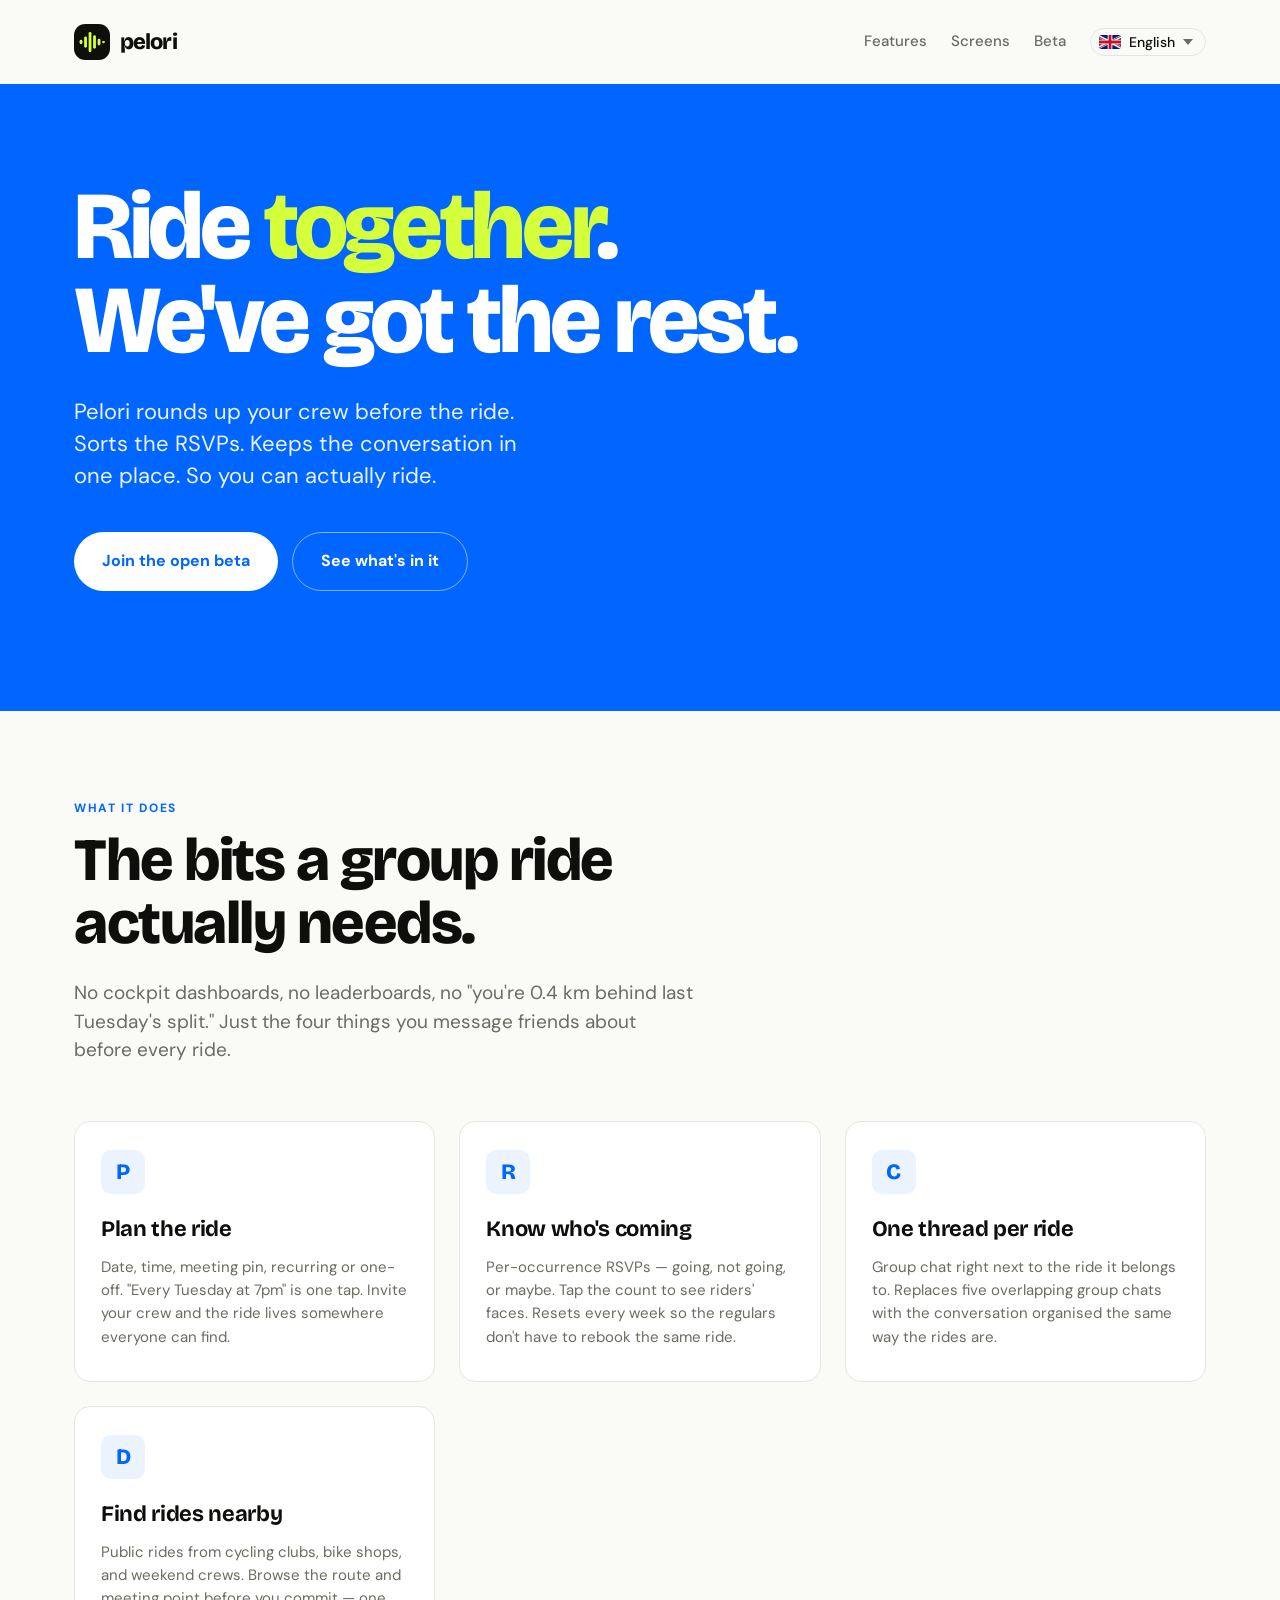
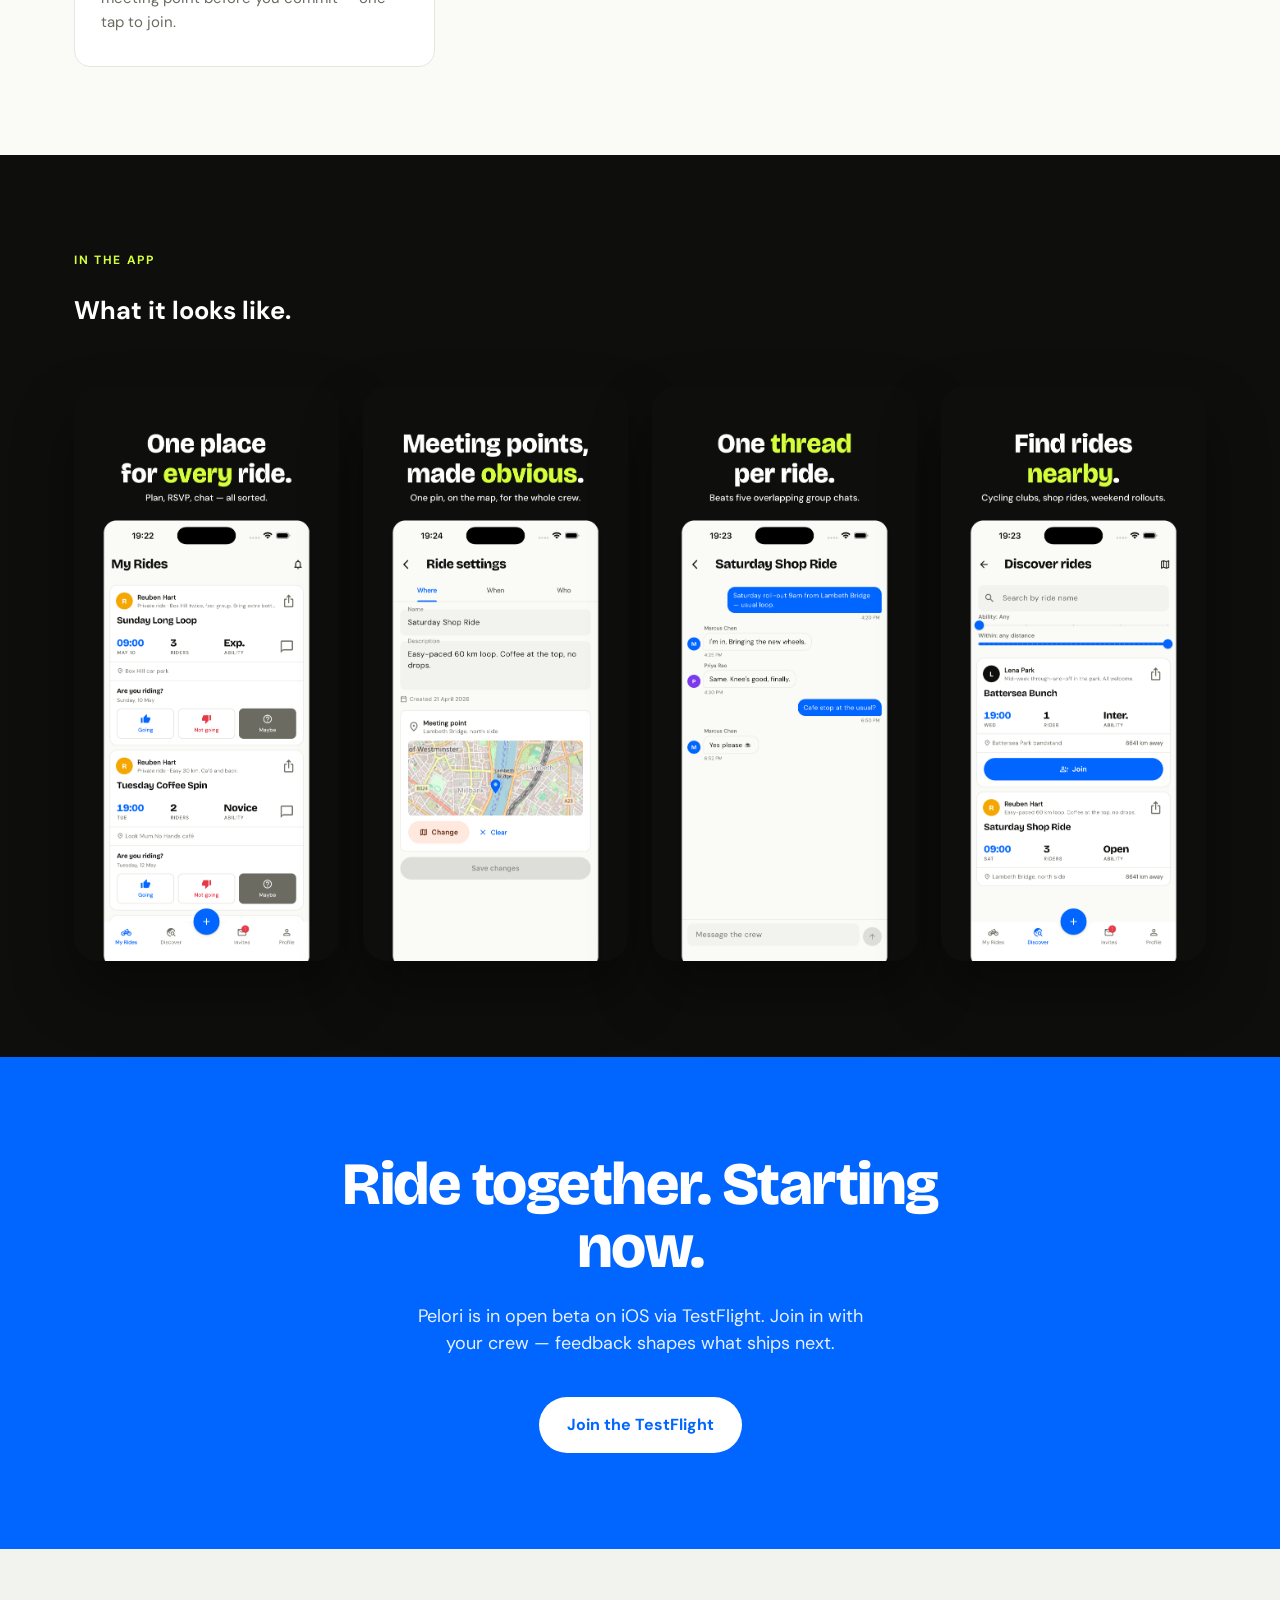
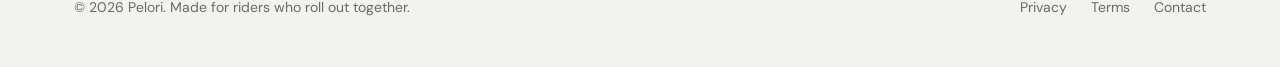
==== index.html @ 75f892a9 "Keep the language picker visible on mobile The picker was nested inside .nav-links, which the ≤540px" ====
<!DOCTYPE html>
<html lang="en">
<head>
  <meta charset="UTF-8">
  <meta name="viewport" content="width=device-width, initial-scale=1.0">
  <title>Pelori — Group cycling, planned together</title>
  <meta name="description" content="Pelori rounds up your crew before the ride: plan group rides, RSVP per week, chat with everyone in one place, and find new rides nearby.">
  <meta name="theme-color" content="#0066FF">

  <!-- Apple-specific -->
  <meta name="apple-mobile-web-app-title" content="Pelori">
  <link rel="apple-touch-icon" href="assets/apple-touch-icon.png">
  <meta name="apple-itunes-app" content="app-id=PLACEHOLDER">

  <!-- Open Graph / Twitter -->
  <meta property="og:title" content="Pelori — Group cycling, planned together">
  <meta property="og:description" content="Plan group rides, RSVP per week, chat with the crew, and find new rides nearby.">
  <meta property="og:url" content="https://pelori.fit">
  <meta property="og:type" content="website">
  <meta property="og:image" content="https://pelori.fit/assets/screenshots/en/02-my-rides.png">
  <meta name="twitter:card" content="summary_large_image">

  <link rel="icon" href="assets/apple-touch-icon.png" type="image/png">
  <link rel="stylesheet" href="styles.css">
</head>
<body>

  <header class="nav">
    <div class="container nav-row">
      <a href="/" class="lockup">
        <img src="assets/logos/logo-mark.svg" alt="">
        <span class="lockup-name">pelori</span>
      </a>
      <div class="nav-right">
        <nav class="nav-links">
          <a href="#features" data-i18n="nav.features">Features</a>
          <a href="#screenshots" data-i18n="nav.screens">Screens</a>
          <a href="#beta" data-i18n="nav.beta">Beta</a>
        </nav>
        <div class="lang-picker" id="lang-picker">
          <button type="button" id="lang-btn" class="lang-btn"
                  aria-haspopup="listbox" aria-expanded="false"
                  aria-label="Language">
            <span id="lang-flag" class="lang-flag" aria-hidden="true"></span>
            <span id="lang-name" class="lang-name"></span>
            <svg class="lang-chevron" aria-hidden="true" viewBox="0 0 10 6">
              <path fill="currentColor" d="M0 0l5 6 5-6z"/>
            </svg>
          </button>
          <ul id="lang-menu" class="lang-menu" role="listbox" hidden></ul>
        </div>
      </div>
    </div>
  </header>

  <section class="hero">
    <div class="container">
      <h1 data-i18n-html="hero.headline_html">Ride <span class="accent">together</span>.<br>We've got the rest.</h1>
      <p class="hero-sub" data-i18n="hero.sub">
        Pelori rounds up your crew before the ride. Sorts the RSVPs.
        Keeps the conversation in one place. So you can actually ride.
      </p>
      <div class="hero-ctas">
        <a class="btn btn-primary" href="#beta" data-i18n="hero.cta_primary">Join the open beta</a>
        <a class="btn btn-ghost" href="#features" data-i18n="hero.cta_secondary">See what's in it</a>
      </div>
    </div>
  </section>

  <section id="features" class="section">
    <div class="container">
      <p class="section-eyebrow" data-i18n="features.eyebrow">What it does</p>
      <h2 data-i18n="features.title">The bits a group ride actually needs.</h2>
      <p class="section-sub" data-i18n="features.sub">
        No cockpit dashboards, no leaderboards, no "you're 0.4 km behind
        last Tuesday's split." Just the four things you message friends
        about before every ride.
      </p>

      <div class="features">
        <article class="feature">
          <div class="feature-icon">P</div>
          <h3 data-i18n="features.plan.title">Plan the ride</h3>
          <p data-i18n="features.plan.body">
            Date, time, meeting pin, recurring or one-off. "Every Tuesday
            at 7pm" is one tap. Invite your crew and the ride lives
            somewhere everyone can find.
          </p>
        </article>

        <article class="feature">
          <div class="feature-icon">R</div>
          <h3 data-i18n="features.rsvp.title">Know who's coming</h3>
          <p data-i18n="features.rsvp.body">
            Per-occurrence RSVPs — going, not going, or maybe. Tap the
            count to see riders' faces. Resets every week so the
            regulars don't have to rebook the same ride.
          </p>
        </article>

        <article class="feature">
          <div class="feature-icon">C</div>
          <h3 data-i18n="features.chat.title">One thread per ride</h3>
          <p data-i18n="features.chat.body">
            Group chat right next to the ride it belongs to. Replaces
            five overlapping group chats with the conversation
            organised the same way the rides are.
          </p>
        </article>

        <article class="feature">
          <div class="feature-icon">D</div>
          <h3 data-i18n="features.discover.title">Find rides nearby</h3>
          <p data-i18n="features.discover.body">
            Public rides from cycling clubs, bike shops, and weekend
            crews. Browse the route and meeting point before you commit
            — one tap to join.
          </p>
        </article>
      </div>
    </div>
  </section>

  <section id="screenshots" class="shots">
    <div class="container">
      <p class="section-eyebrow" data-i18n="shots.eyebrow">In the app</p>
      <h2 data-i18n="shots.title">What it looks like.</h2>
      <div class="shots-row">
        <img src="assets/screenshots/en/02-my-rides.png" alt="My Rides screen with three ride cards and a notification bell" data-i18n-alt="shots.alt.myrides" data-i18n-src="assets/screenshots/{lang}/02-my-rides.png">
        <img src="assets/screenshots/en/06-where-tab.png" alt="Ride settings — Where tab with meeting-point map" data-i18n-alt="shots.alt.where" data-i18n-src="assets/screenshots/{lang}/06-where-tab.png">
        <img src="assets/screenshots/en/03-chat.png" alt="Per-ride group chat with messages from the crew" data-i18n-alt="shots.alt.chat" data-i18n-src="assets/screenshots/{lang}/03-chat.png">
        <img src="assets/screenshots/en/05-discover.png" alt="Discover screen showing public rides" data-i18n-alt="shots.alt.discover" data-i18n-src="assets/screenshots/{lang}/05-discover.png">
      </div>
    </div>
  </section>

  <section id="beta" class="cta">
    <div class="container">
      <h2 data-i18n="cta.title">Ride together. Starting now.</h2>
      <p class="cta-sub" data-i18n="cta.sub">
        Pelori is in open beta on iOS via TestFlight. Join in with your
        crew — feedback shapes what ships next.
      </p>
      <a class="btn btn-primary" href="https://testflight.apple.com/join/AMZ3g1j7" data-i18n="cta.button">
        Join the TestFlight
      </a>
    </div>
  </section>

  <footer>
    <div class="container footer-row">
      <span data-i18n="footer.copyright">© 2026 Pelori. Made for riders who roll out together.</span>
      <div class="footer-links">
        <a href="privacy.html" data-i18n="footer.privacy">Privacy</a>
        <a href="terms.html" data-i18n="footer.terms">Terms</a>
        <a href="mailto:hello@pelori.fit" data-i18n="footer.contact">Contact</a>
      </div>
    </div>
  </footer>

  <script src="assets/i18n.js"></script>
</body>
</html>
---- styles.css ----
/* ─────────────────────────────────────────────────────────────────
   Pelori marketing site
   Mirrors the in-app design system tokens (colors_and_type.css).
   ─────────────────────────────────────────────────────────────── */

@import url('https://fonts.googleapis.com/css2?family=Bricolage+Grotesque:opsz,wght@12..96,500;12..96,700;12..96,800&family=DM+Sans:opsz,wght@9..40,400;9..40,500;9..40,600;9..40,700&display=swap');

:root {
  --brand-electric: #0066ff;
  --brand-electric-hover: #0052cc;
  --brand-hivis: #d4ff3a;
  --brand-sunset: #ff6b35;
  --neutral-0: #ffffff;
  --neutral-50: #fafaf7;
  --neutral-100: #f2f2ee;
  --neutral-200: #e6e6e0;
  --neutral-400: #9b9b92;
  --neutral-500: #6b6b62;
  --neutral-700: #2a2a25;
  --neutral-900: #0e0e0c;

  --bg: var(--neutral-50);
  --bg-elevated: var(--neutral-0);
  --fg-1: var(--neutral-900);
  --fg-2: var(--neutral-500);
  --border-1: var(--neutral-200);

  --font-display: 'Bricolage Grotesque', ui-sans-serif, system-ui, sans-serif;
  --font-body: 'DM Sans', ui-sans-serif, system-ui, sans-serif;

  --radius-card: 16px;
  --radius-pill: 999px;
}

* {
  box-sizing: border-box;
}

html {
  scroll-behavior: smooth;
}

body {
  margin: 0;
  font-family: var(--font-body);
  background: var(--bg);
  color: var(--fg-1);
  -webkit-font-smoothing: antialiased;
  font-size: 17px;
  line-height: 1.55;
}

a {
  color: var(--brand-electric);
  text-decoration: none;
}

a:hover {
  color: var(--brand-electric-hover);
  text-decoration: underline;
}

img {
  max-width: 100%;
  display: block;
}

.container {
  max-width: 1180px;
  margin: 0 auto;
  padding: 0 24px;
}

/* ─── Top nav ─────────────────────────────────────────────────── */

.nav {
  padding: 24px 0;
}

.nav-row {
  display: flex;
  justify-content: space-between;
  align-items: center;
}

.lockup {
  display: flex;
  align-items: center;
  gap: 10px;
  text-decoration: none;
  color: var(--fg-1);
}

.lockup img {
  width: 36px;
  height: 36px;
  border-radius: 8px;
}

.lockup-name {
  font-family: var(--font-display);
  font-weight: 800;
  font-size: 22px;
  letter-spacing: -0.04em;
}

.nav-right {
  display: flex;
  align-items: center;
  gap: 24px;
}

.nav-links {
  display: flex;
  gap: 24px;
  align-items: center;
}

.nav-links a {
  color: var(--fg-2);
  font-weight: 500;
  font-size: 15px;
}

.nav-links a:hover {
  color: var(--fg-1);
  text-decoration: none;
}

/* Language picker — custom listbox so the dropdown items can carry a
   flag image alongside the language name. Native <option> elements
   don't accept images (the OS renders them); a button + <ul role=
   "listbox"> gives us full control. */
.lang-picker {
  position: relative;
  display: inline-block;
}

.lang-btn {
  display: inline-flex;
  align-items: center;
  gap: 8px;
  padding: 4px 12px 4px 8px;
  background: transparent;
  border: 1px solid var(--border-1);
  border-radius: var(--radius-pill);
  font-family: var(--font-body);
  font-size: 14px;
  font-weight: 500;
  color: var(--fg-1);
  cursor: pointer;
}
.lang-btn:hover {
  border-color: var(--neutral-400);
}
.lang-btn:focus-visible {
  outline: 2px solid var(--brand-electric);
  outline-offset: 2px;
}

.lang-chevron {
  width: 10px;
  height: 6px;
  color: var(--neutral-500);
  transition: transform 120ms ease;
}
.lang-btn[aria-expanded="true"] .lang-chevron {
  transform: rotate(180deg);
}

/* Dropdown panel — anchored under the right edge of the button so it
   never overflows the viewport on a narrow nav row. */
.lang-menu {
  position: absolute;
  top: calc(100% + 6px);
  right: 0;
  margin: 0;
  padding: 4px;
  list-style: none;
  background: var(--bg-elevated);
  border: 1px solid var(--border-1);
  border-radius: 12px;
  box-shadow: 0 12px 28px rgba(0, 0, 0, 0.08);
  min-width: 180px;
  z-index: 50;
}
.lang-menu li {
  display: flex;
  align-items: center;
  gap: 10px;
  padding: 8px 12px;
  border-radius: 8px;
  font-size: 14px;
  font-weight: 500;
  color: var(--fg-1);
  cursor: pointer;
  user-select: none;
}
.lang-menu li:hover,
.lang-menu li:focus {
  background: var(--neutral-100);
  outline: none;
}
.lang-menu li[aria-selected="true"] {
  color: var(--brand-electric);
  font-weight: 700;
}

/* Flag chip — used both inside the button (the active flag) and
   inside each menu item. lang-XX classes are added by i18n.js. */
.lang-flag {
  display: inline-block;
  width: 22px;
  height: 14px;
  border-radius: 2px;
  background-size: cover;
  background-position: center;
  box-shadow: inset 0 0 0 1px rgba(0, 0, 0, 0.06);
  flex-shrink: 0;
}
.lang-flag.lang-en { background-image: url('assets/flags/en.svg'); }
.lang-flag.lang-nl { background-image: url('assets/flags/nl.svg'); }
.lang-flag.lang-fr { background-image: url('assets/flags/fr.svg'); }
.lang-flag.lang-es { background-image: url('assets/flags/es.svg'); }
.lang-flag.lang-it { background-image: url('assets/flags/it.svg'); }

/* ─── Hero ─────────────────────────────────────────────────────── */

.hero {
  background: var(--brand-electric);
  color: white;
  padding: 96px 0 120px;
  position: relative;
  overflow: hidden;
}

.hero h1 {
  font-family: var(--font-display);
  font-weight: 800;
  font-size: clamp(48px, 9vw, 96px);
  letter-spacing: -0.035em;
  line-height: 0.98;
  margin: 0 0 28px;
  max-width: 14ch;
}

.hero h1 .accent {
  color: var(--brand-hivis);
}

.hero-sub {
  font-size: clamp(18px, 2.4vw, 22px);
  line-height: 1.45;
  max-width: 32ch;
  margin: 0 0 40px;
  color: rgba(255, 255, 255, 0.92);
  font-weight: 400;
}

.hero-ctas {
  display: flex;
  gap: 14px;
  flex-wrap: wrap;
}

.btn {
  display: inline-flex;
  align-items: center;
  gap: 8px;
  padding: 16px 28px;
  border-radius: var(--radius-pill);
  font-weight: 700;
  font-size: 16px;
  text-decoration: none;
  transition: transform 120ms ease, background-color 120ms ease;
}

.btn:active {
  transform: scale(0.97);
}

.btn-primary {
  background: white;
  color: var(--brand-electric);
}

.btn-primary:hover {
  background: var(--neutral-100);
  text-decoration: none;
  color: var(--brand-electric);
}

.btn-ghost {
  background: transparent;
  color: white;
  border: 1.5px solid rgba(255, 255, 255, 0.5);
}

.btn-ghost:hover {
  background: rgba(255, 255, 255, 0.1);
  text-decoration: none;
  color: white;
  border-color: white;
}

/* ─── Feature blocks ───────────────────────────────────────────── */

.section {
  padding: 88px 0;
}

.section-eyebrow {
  font-size: 12px;
  font-weight: 700;
  letter-spacing: 0.14em;
  text-transform: uppercase;
  color: var(--brand-electric);
  margin: 0 0 12px;
}

.section h2 {
  font-family: var(--font-display);
  font-weight: 800;
  font-size: clamp(36px, 6vw, 60px);
  letter-spacing: -0.025em;
  line-height: 1.05;
  margin: 0 0 24px;
  max-width: 18ch;
}

.section-sub {
  font-size: 19px;
  line-height: 1.5;
  color: var(--fg-2);
  max-width: 48ch;
  margin: 0 0 56px;
}

.features {
  display: grid;
  grid-template-columns: repeat(auto-fit, minmax(280px, 1fr));
  gap: 24px;
}

.feature {
  background: var(--bg-elevated);
  border: 1px solid var(--border-1);
  border-radius: var(--radius-card);
  padding: 28px 26px 32px;
}

.feature-icon {
  width: 44px;
  height: 44px;
  border-radius: 10px;
  background: rgba(0, 102, 255, 0.08);
  color: var(--brand-electric);
  display: grid;
  place-items: center;
  margin-bottom: 18px;
  font-size: 22px;
  font-family: var(--font-display);
  font-weight: 800;
}

.feature h3 {
  font-family: var(--font-display);
  font-weight: 700;
  font-size: 22px;
  letter-spacing: -0.015em;
  margin: 0 0 10px;
  color: var(--fg-1);
}

.feature p {
  margin: 0;
  font-size: 15px;
  line-height: 1.55;
  color: var(--fg-2);
}

/* ─── Screenshots strip ───────────────────────────────────────── */

.shots {
  background: var(--neutral-900);
  color: white;
  padding: 96px 0;
  overflow: hidden;
}

.shots .section-eyebrow {
  color: var(--brand-hivis);
}

.shots h2 {
  color: white;
  margin-bottom: 56px;
}

.shots-row {
  display: grid;
  grid-template-columns: repeat(auto-fit, minmax(220px, 1fr));
  gap: 24px;
  align-items: end;
}

.shots-row img {
  width: 100%;
  height: auto;
  border-radius: 24px;
  box-shadow: 0 30px 60px rgba(0, 0, 0, 0.4);
}

/* ─── Closing CTA ─────────────────────────────────────────────── */

.cta {
  background: var(--brand-electric);
  color: white;
  padding: 96px 0;
  text-align: center;
}

.cta h2 {
  font-family: var(--font-display);
  font-weight: 800;
  font-size: clamp(36px, 6vw, 60px);
  letter-spacing: -0.025em;
  line-height: 1.05;
  margin: 0 auto 24px;
  max-width: 16ch;
  color: white;
}

.cta-sub {
  font-size: 18px;
  line-height: 1.5;
  color: rgba(255, 255, 255, 0.9);
  max-width: 40ch;
  margin: 0 auto 40px;
}

/* ─── Footer ──────────────────────────────────────────────────── */

footer {
  background: var(--neutral-100);
  padding: 48px 0;
  font-size: 14px;
  color: var(--fg-2);
}

.footer-row {
  display: flex;
  flex-wrap: wrap;
  gap: 24px;
  align-items: center;
  justify-content: space-between;
}

.footer-links {
  display: flex;
  gap: 24px;
  flex-wrap: wrap;
}

.footer-links a {
  color: var(--fg-2);
}

.footer-links a:hover {
  color: var(--fg-1);
  text-decoration: none;
}

/* ─── Static legal pages (privacy / terms) ────────────────────── */

.legal-body {
  max-width: 720px;
  margin: 0 auto;
  padding: 56px 24px 96px;
}

.legal-body h1 {
  font-family: var(--font-display);
  font-weight: 800;
  font-size: clamp(36px, 5vw, 52px);
  letter-spacing: -0.025em;
  margin: 0 0 12px;
}

.legal-body h2 {
  font-family: var(--font-display);
  font-weight: 700;
  font-size: 24px;
  letter-spacing: -0.015em;
  margin: 36px 0 12px;
}

.legal-body p,
.legal-body li {
  font-size: 16px;
  line-height: 1.65;
  color: var(--neutral-700);
}

.legal-body ul {
  padding-left: 20px;
}

.legal-body code {
  background: var(--neutral-100);
  padding: 2px 6px;
  border-radius: 4px;
  font-size: 13px;
}

.legal-back {
  display: inline-block;
  margin-bottom: 24px;
  font-size: 14px;
}

/* Banner shown above the body of a legal page when the user has
   chosen a non-English chrome locale. The legal text itself stays
   English; this just sets expectations. */
.legal-en-banner {
  background: rgba(0, 102, 255, 0.08);
  border-left: 3px solid var(--brand-electric);
  padding: 12px 16px;
  margin: 0 0 24px;
  font-size: 14px;
  color: var(--neutral-700);
  border-radius: 6px;
}

/* ─── Mobile tweaks ────────────────────────────────────────────── */

@media (max-width: 540px) {
  .nav-links {
    display: none;
  }
  .hero {
    padding: 64px 0 80px;
  }
  .section {
    padding: 64px 0;
  }
  .shots {
    padding: 72px 0;
  }
  .cta {
    padding: 72px 0;
  }
  .footer-row {
    flex-direction: column;
    align-items: flex-start;
    gap: 16px;
  }
}
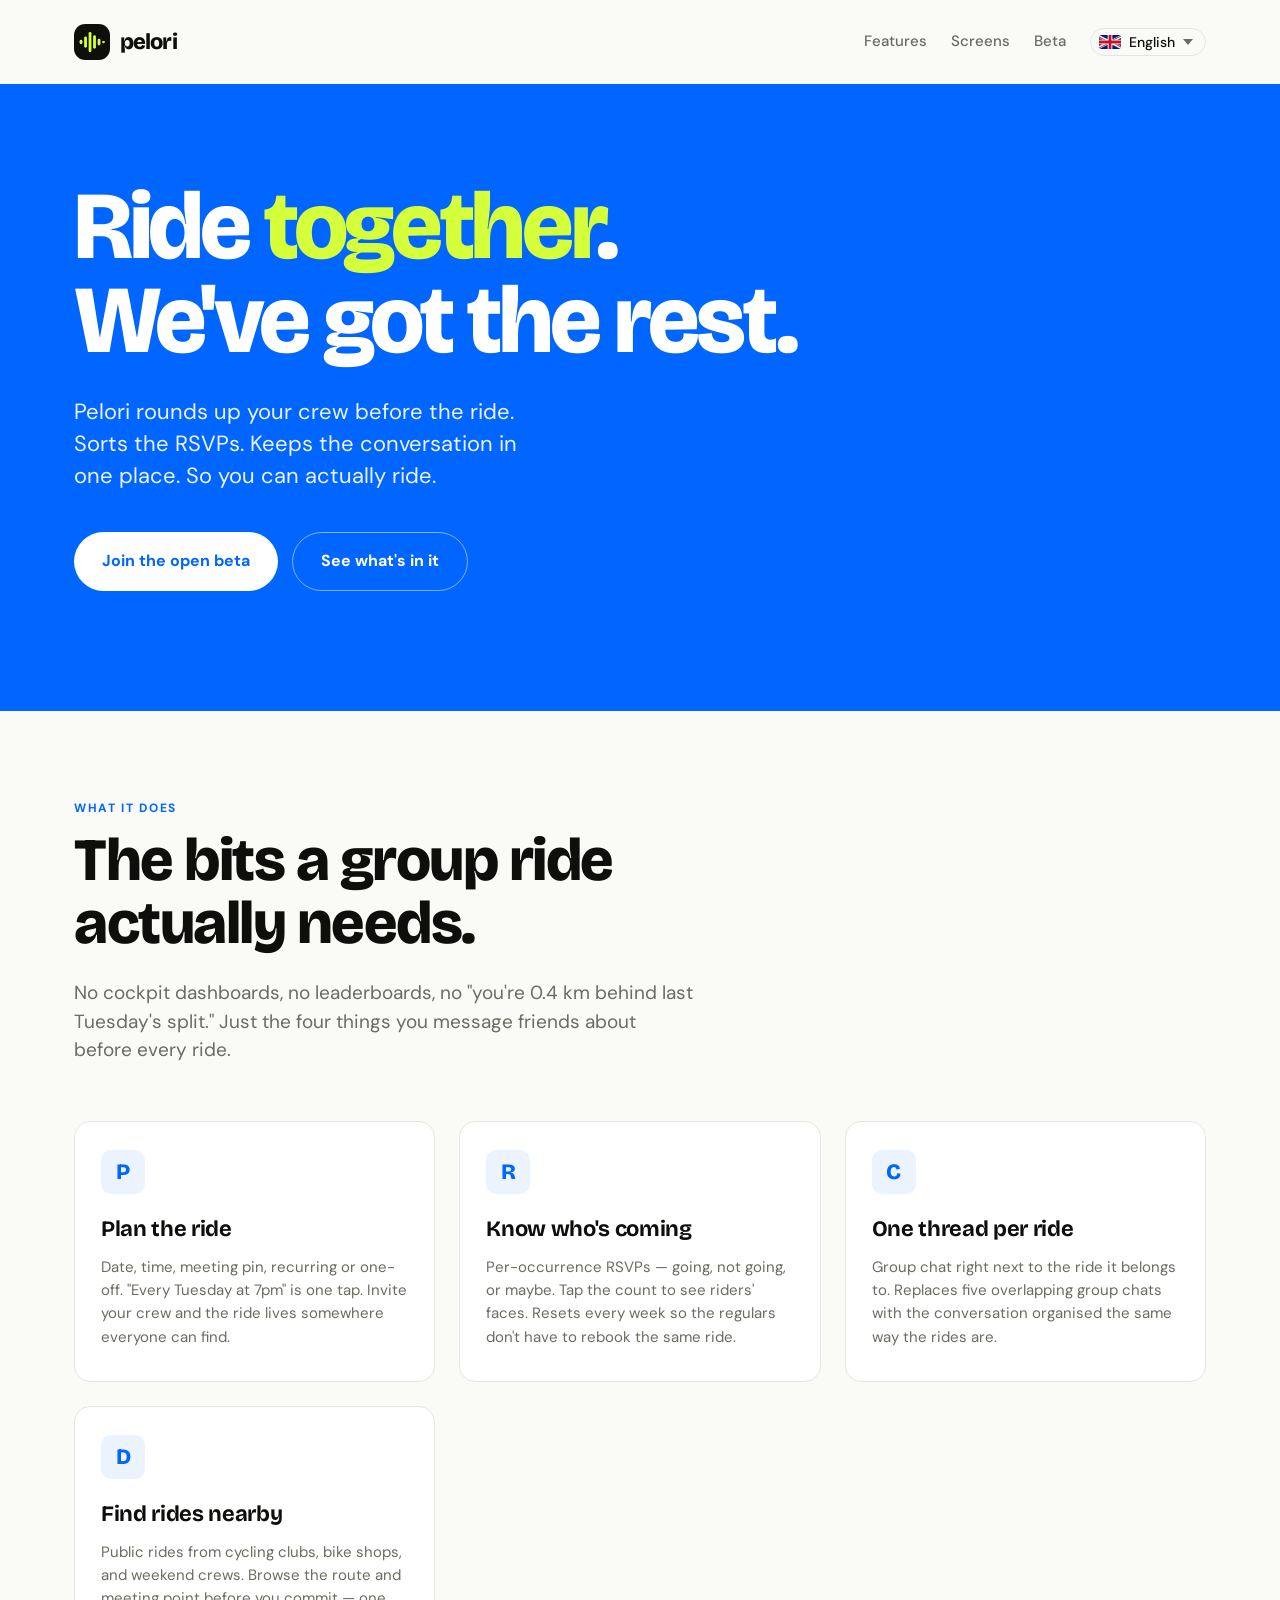
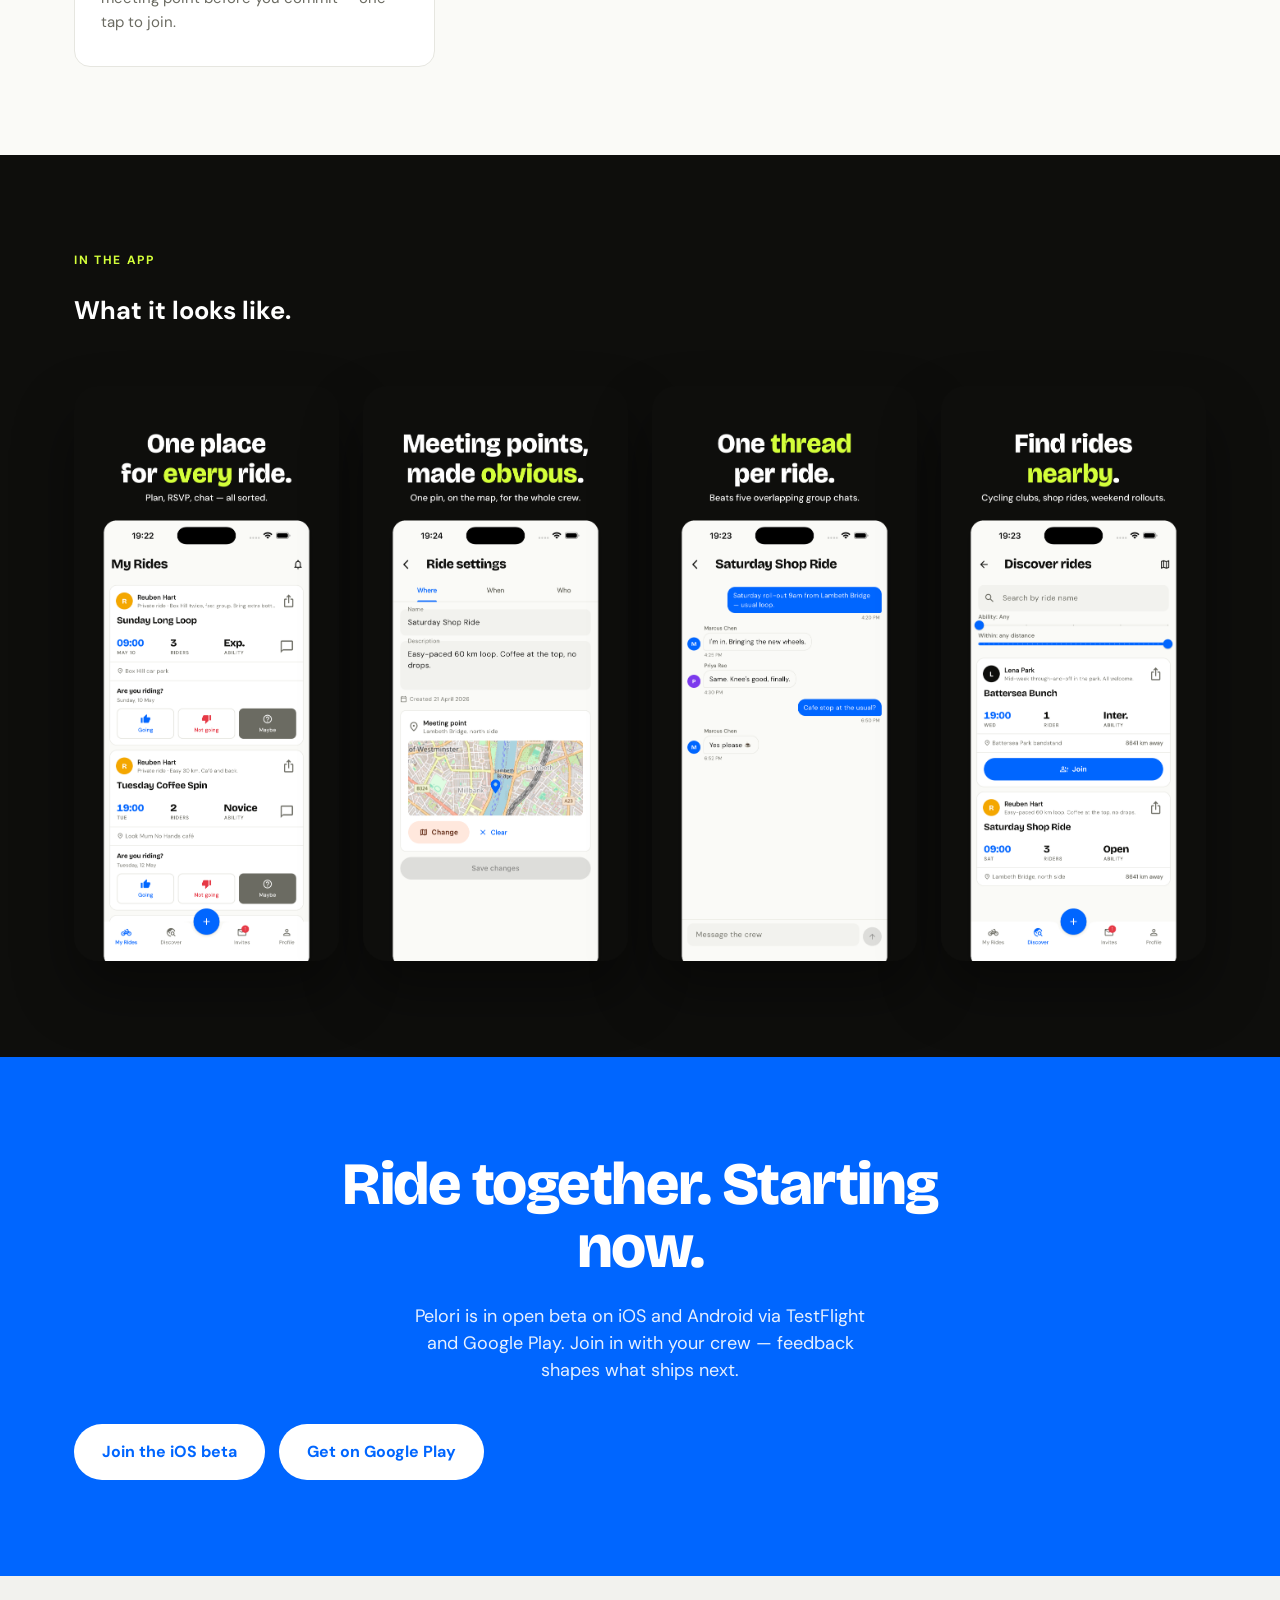
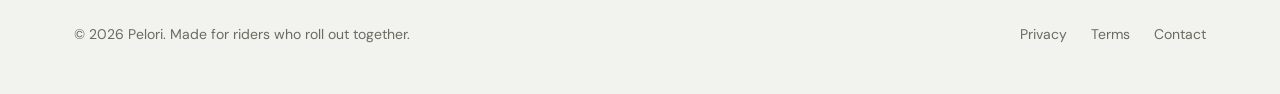
==== commit b549d448: "Add Google Play beta CTA alongside the TestFlight one Beta section now exposes two pill buttons (iOS" ====
--- a/index.html
+++ b/index.html
@@ -21,7 +21,7 @@
   <meta name="twitter:card" content="summary_large_image">
 
   <link rel="icon" href="assets/apple-touch-icon.png" type="image/png">
-  <link rel="stylesheet" href="styles.css">
+  <link rel="stylesheet" href="styles.css?v=20260506">
 </head>
 <body>
 
@@ -138,12 +138,18 @@
     <div class="container">
       <h2 data-i18n="cta.title">Ride together. Starting now.</h2>
       <p class="cta-sub" data-i18n="cta.sub">
-        Pelori is in open beta on iOS via TestFlight. Join in with your
-        crew — feedback shapes what ships next.
+        Pelori is in open beta on iOS and Android via TestFlight and
+        Google Play. Join in with your crew — feedback shapes what
+        ships next.
       </p>
-      <a class="btn btn-primary" href="https://testflight.apple.com/join/AMZ3g1j7" data-i18n="cta.button">
-        Join the TestFlight
-      </a>
+      <div class="hero-ctas">
+        <a class="btn btn-primary" href="https://testflight.apple.com/join/AMZ3g1j7" data-i18n="cta.ios_button">
+          Join the iOS beta
+        </a>
+        <a class="btn btn-primary" href="PLACEHOLDER_PLAY_URL" data-i18n="cta.android_button">
+          Get on Google Play
+        </a>
+      </div>
     </div>
   </section>
 
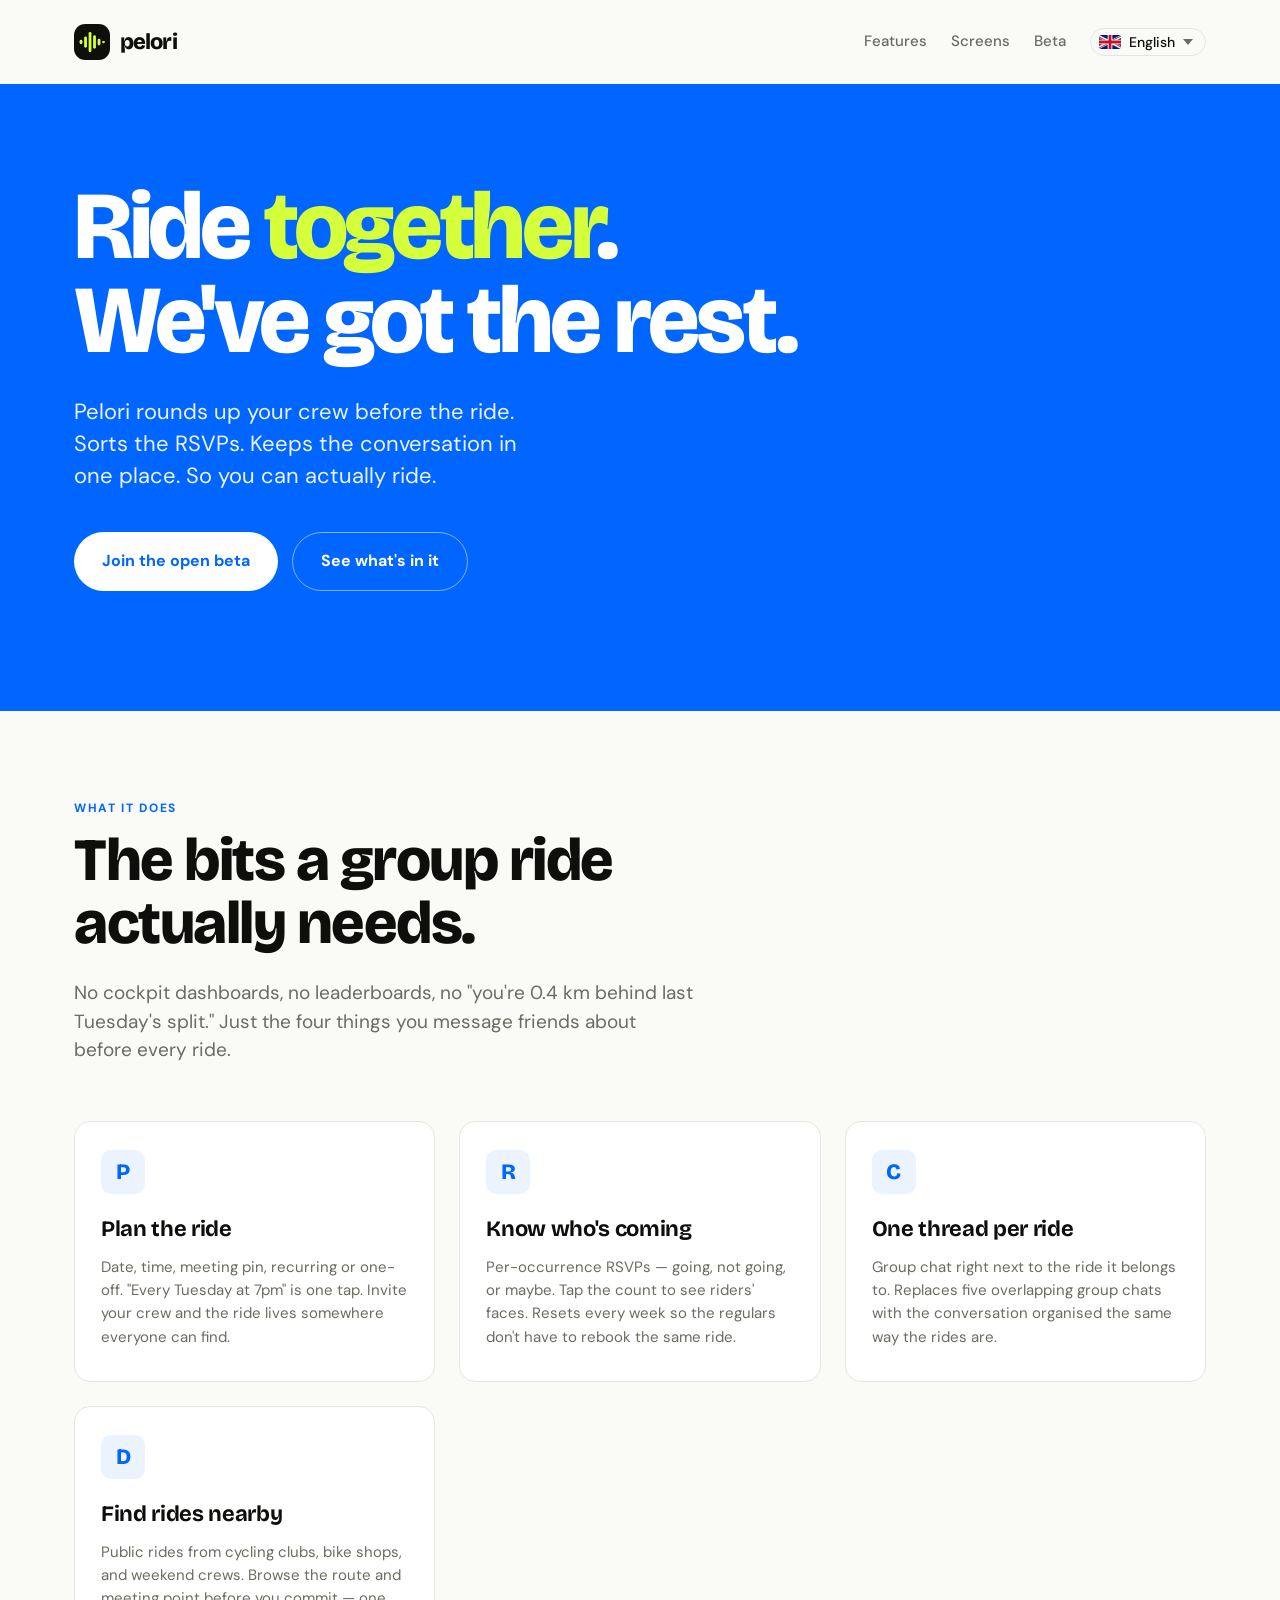
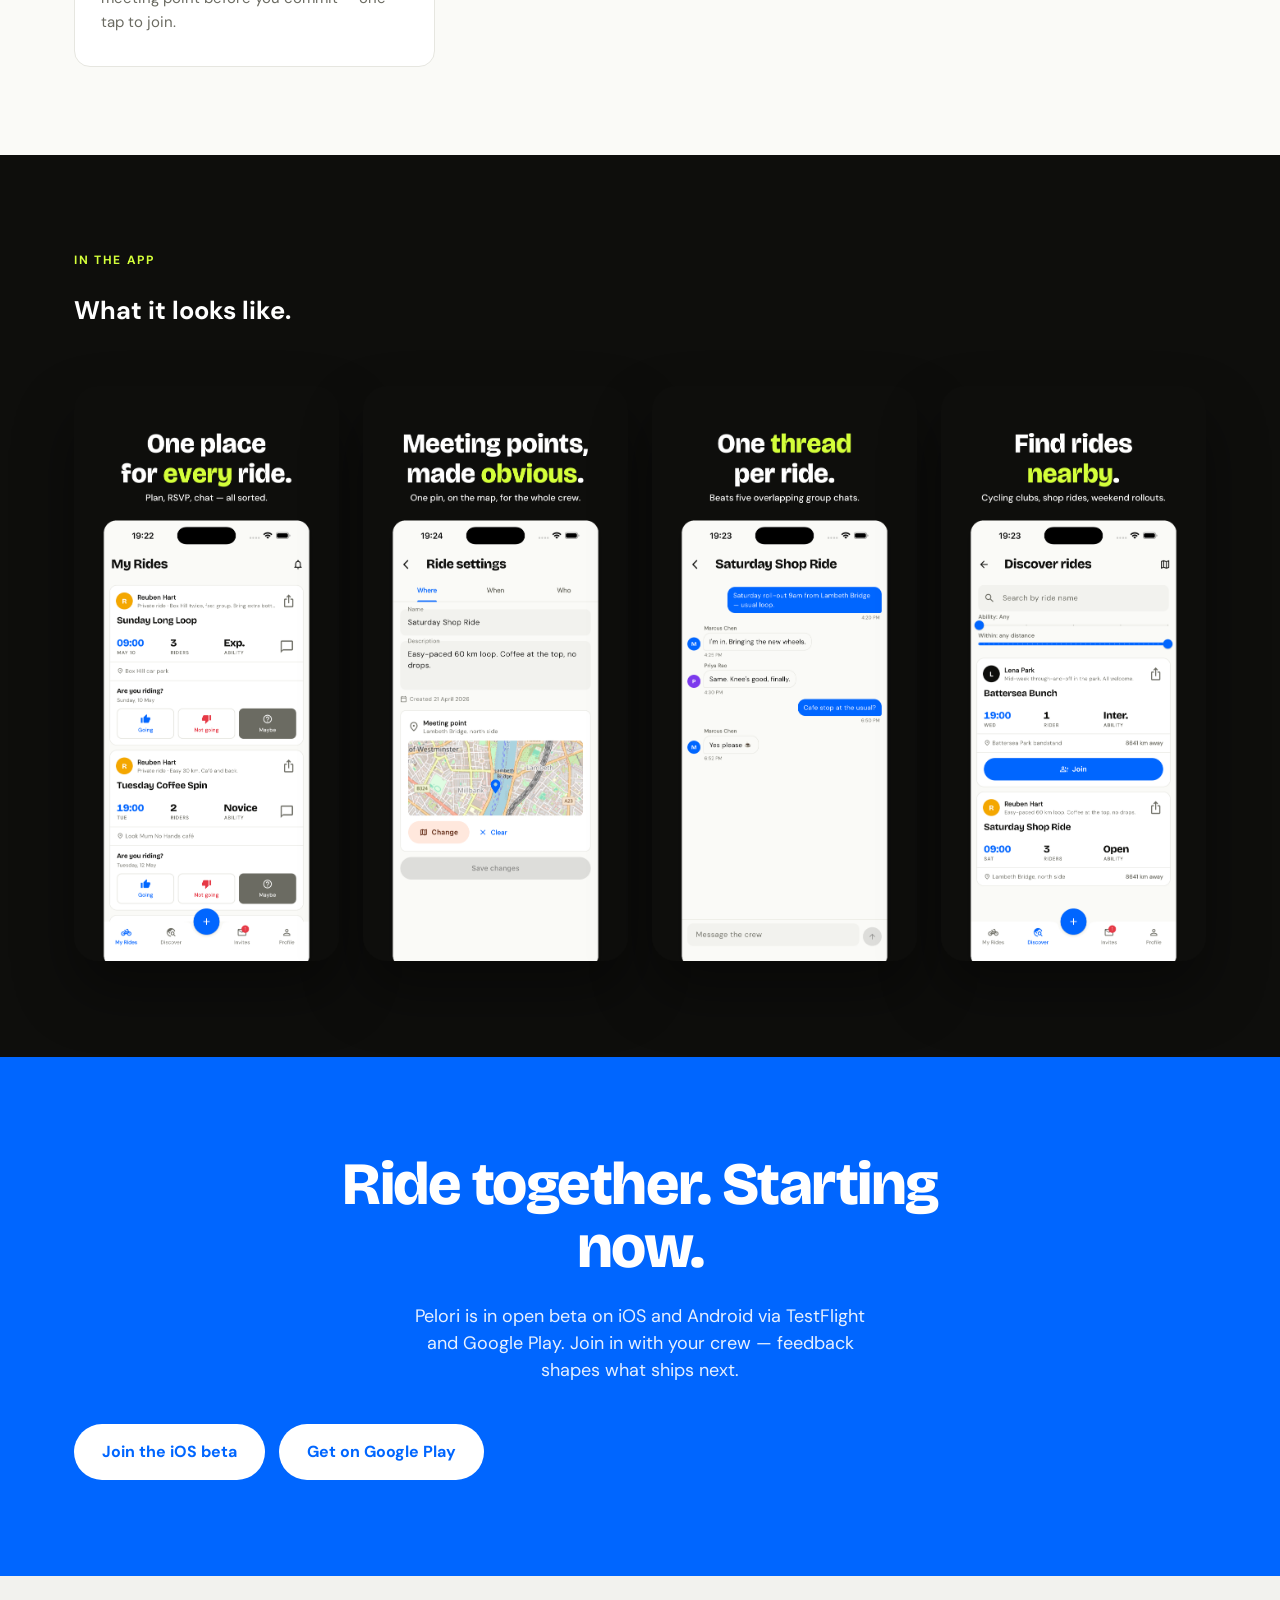
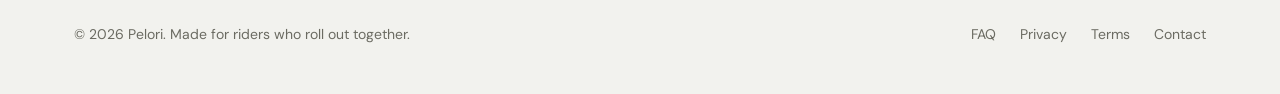
==== commit 9b2958cd: "faq: add ride-lifecycle FAQ page Explains the dormant → archived → deleted timeline (90 / 180 / 270 " ====
--- a/index.html
+++ b/index.html
@@ -157,6 +157,7 @@
     <div class="container footer-row">
       <span data-i18n="footer.copyright">© 2026 Pelori. Made for riders who roll out together.</span>
       <div class="footer-links">
+        <a href="faq.html" data-i18n="footer.faq">FAQ</a>
         <a href="privacy.html" data-i18n="footer.privacy">Privacy</a>
         <a href="terms.html" data-i18n="footer.terms">Terms</a>
         <a href="mailto:hello@pelori.fit" data-i18n="footer.contact">Contact</a>
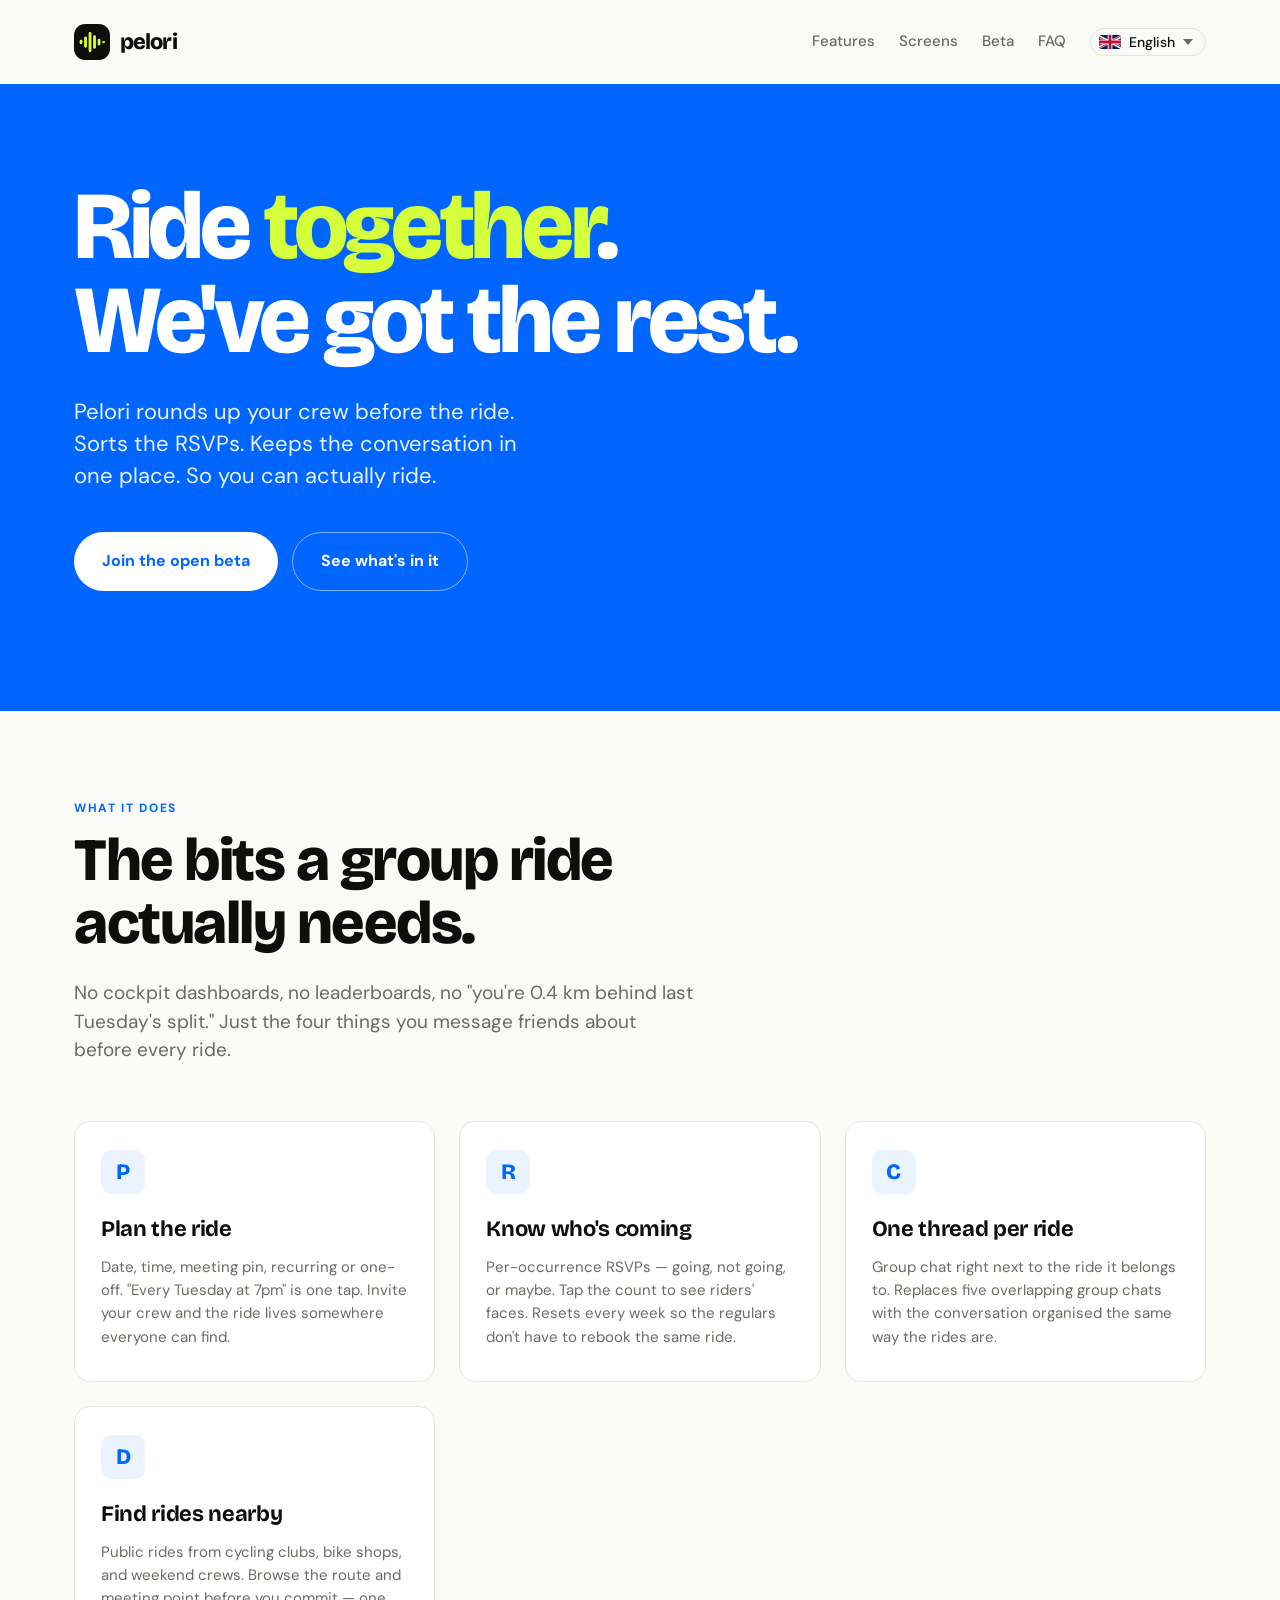
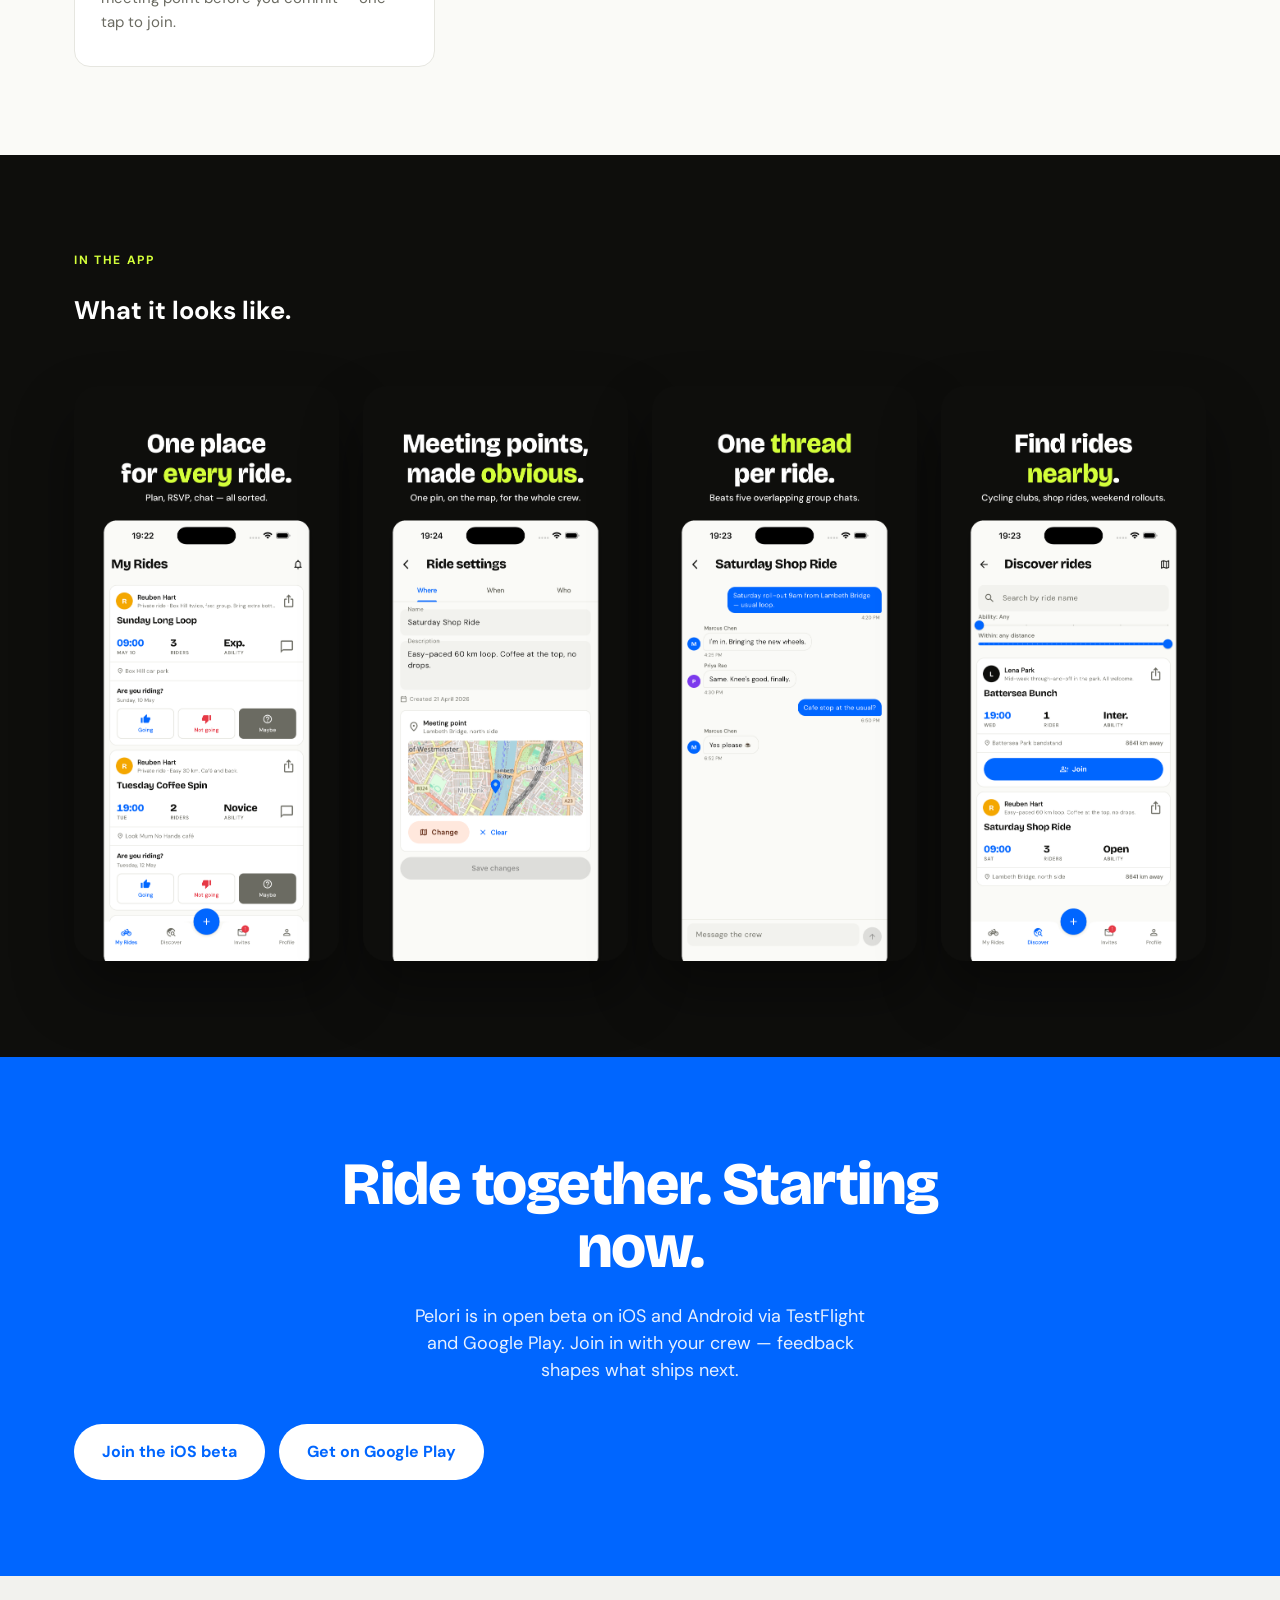
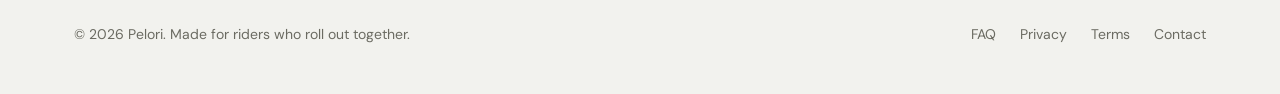
==== commit dad3e50a: "nav: add FAQ link to the header after Beta So readers can reach the ride-lifecycle FAQ from the head" ====
--- a/index.html
+++ b/index.html
@@ -36,6 +36,7 @@
           <a href="#features" data-i18n="nav.features">Features</a>
           <a href="#screenshots" data-i18n="nav.screens">Screens</a>
           <a href="#beta" data-i18n="nav.beta">Beta</a>
+          <a href="faq.html" data-i18n="nav.faq">FAQ</a>
         </nav>
         <div class="lang-picker" id="lang-picker">
           <button type="button" id="lang-btn" class="lang-btn"
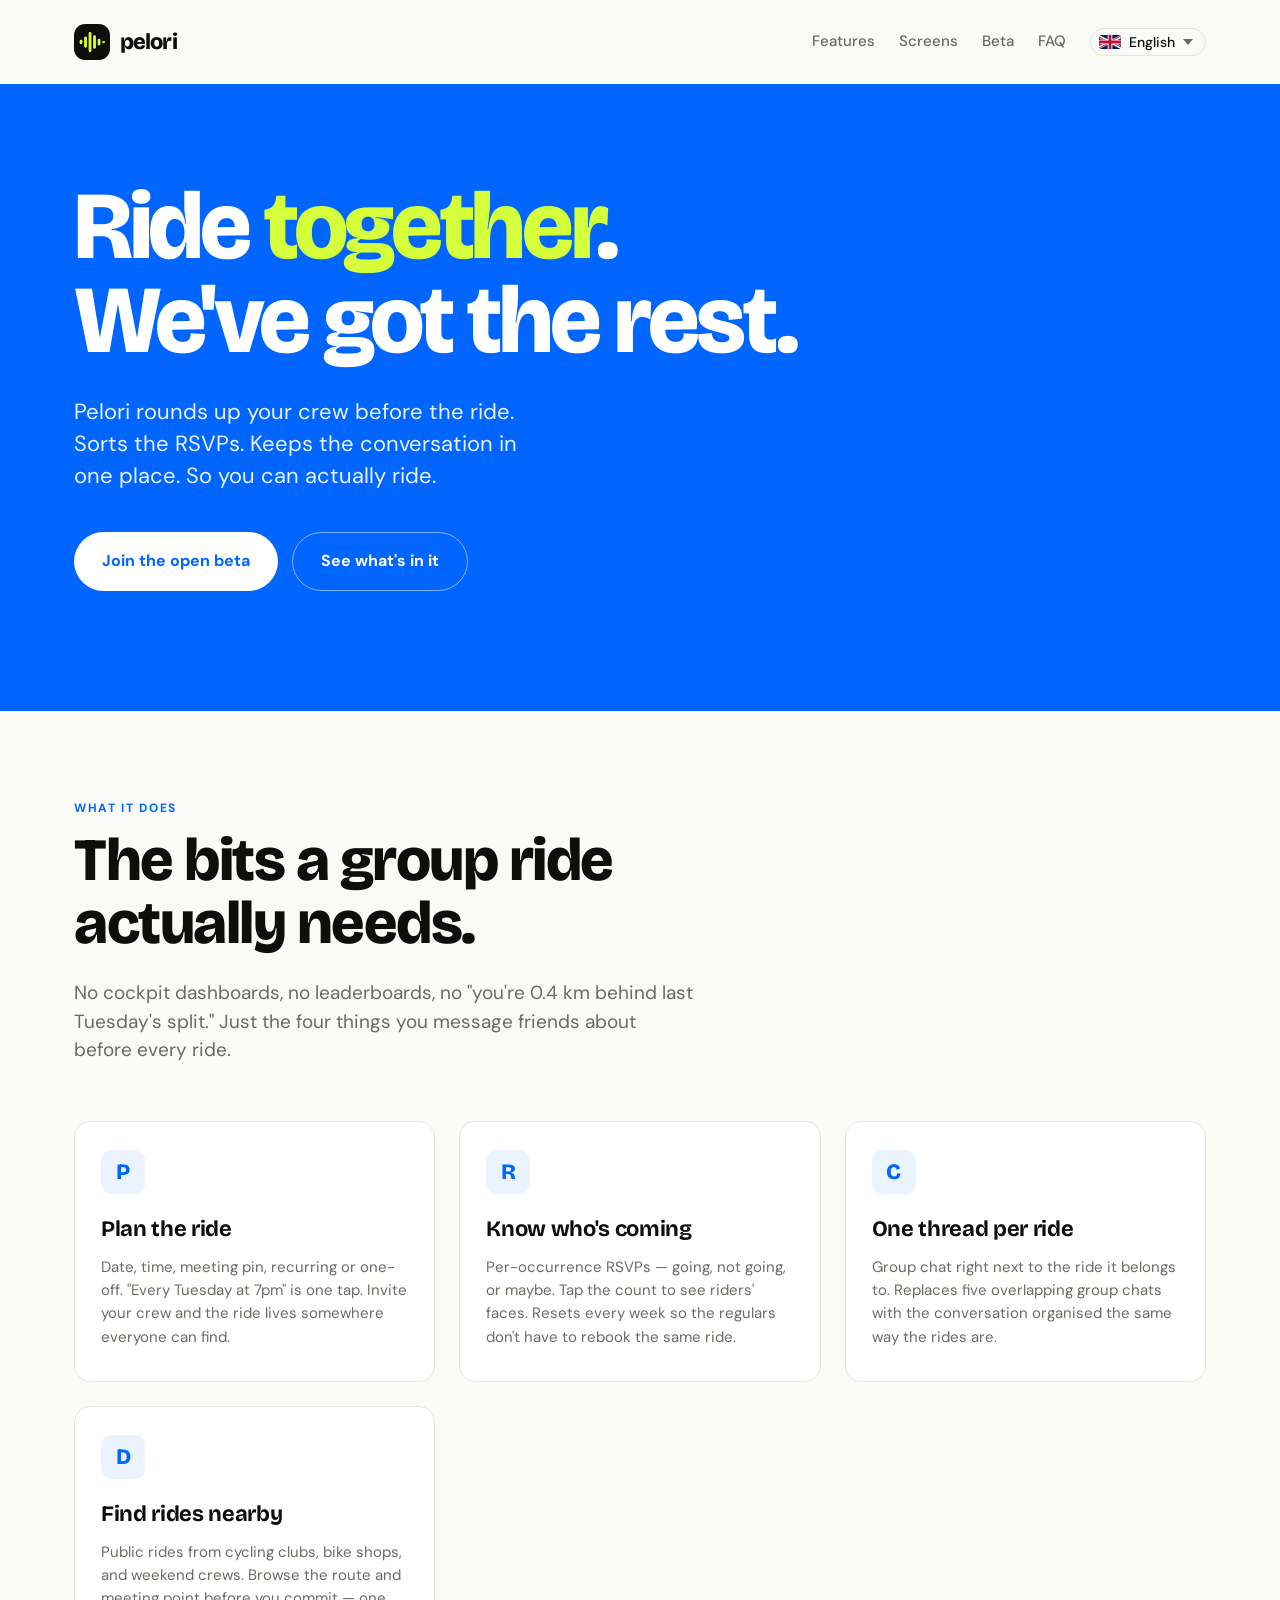
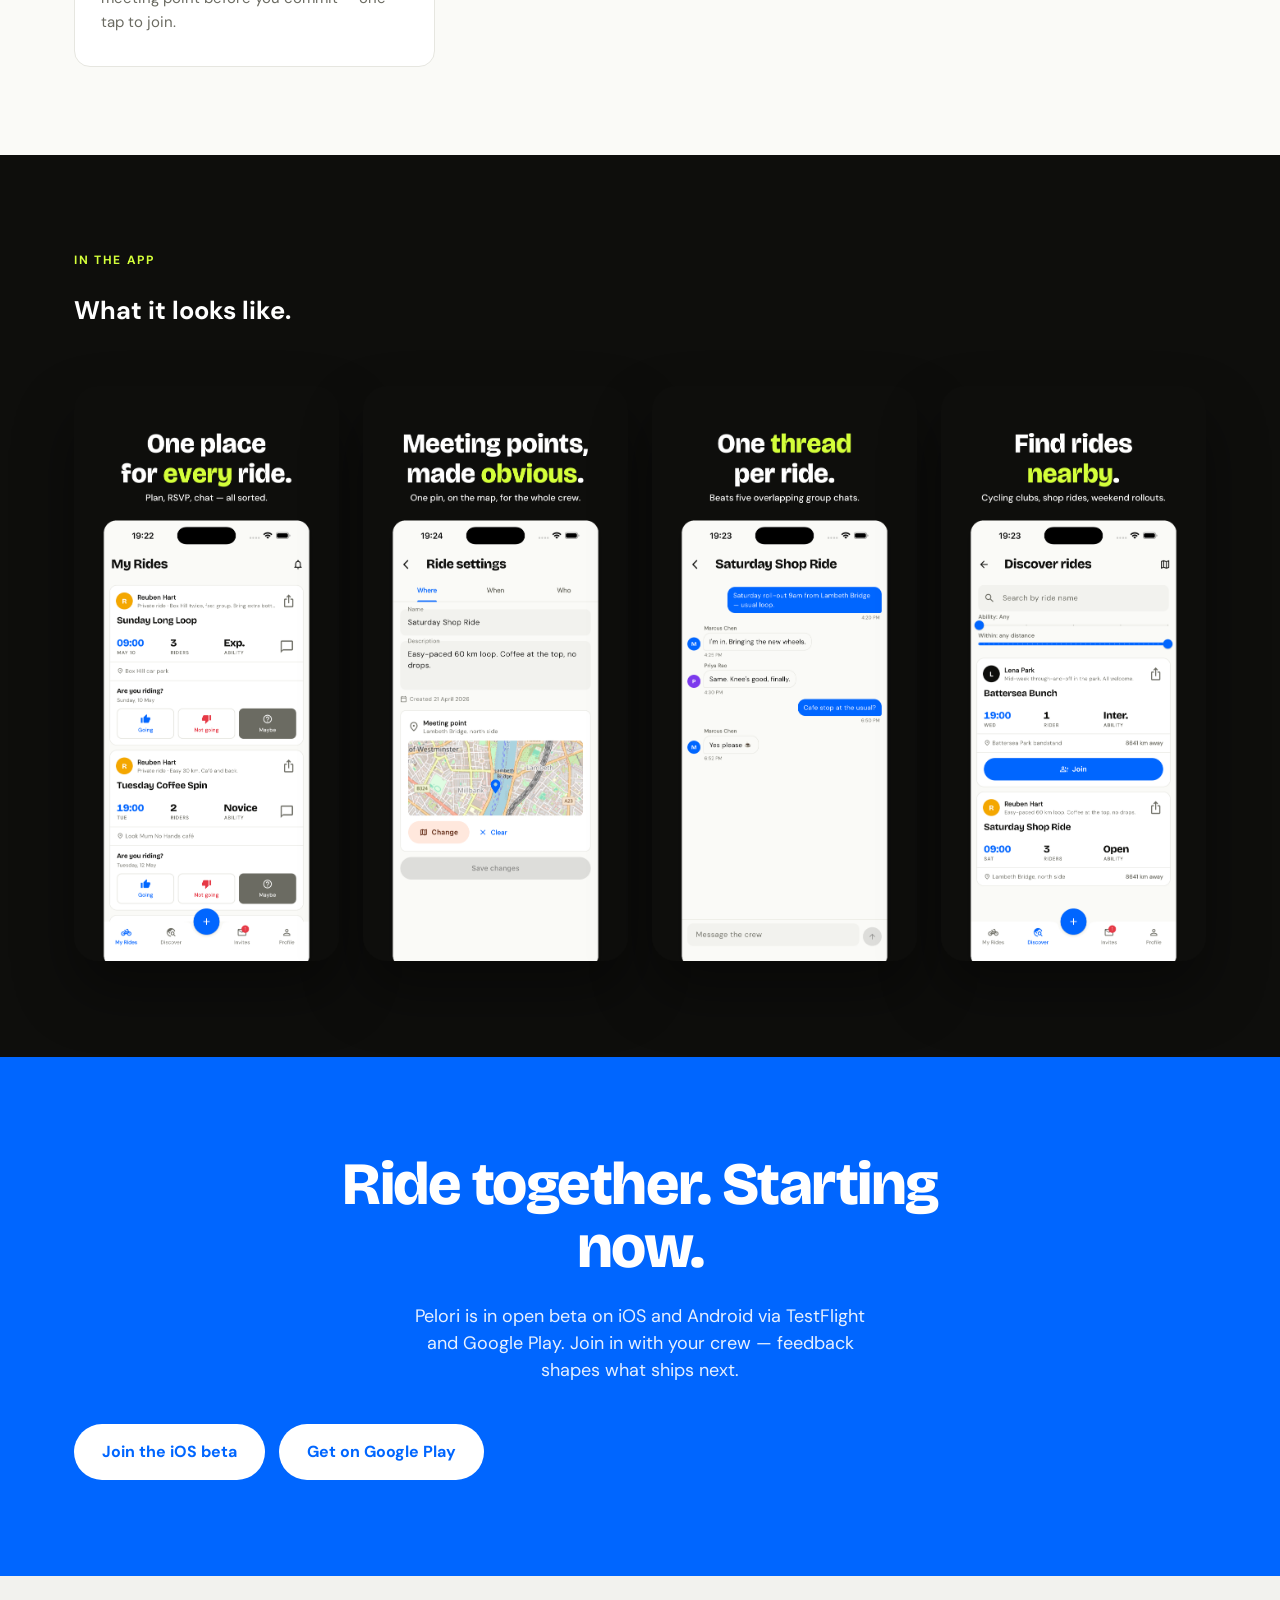
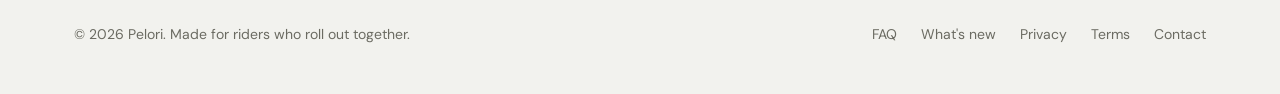
==== commit 6c2866e7: "Mobile nav, dark mode, share card, What's new Five tracked enhancements after the FAQ accordion land" ====
--- a/index.html
+++ b/index.html
@@ -17,11 +17,14 @@
   <meta property="og:description" content="Plan group rides, RSVP per week, chat with the crew, and find new rides nearby.">
   <meta property="og:url" content="https://pelori.fit">
   <meta property="og:type" content="website">
-  <meta property="og:image" content="https://pelori.fit/assets/screenshots/en/02-my-rides.png">
+  <meta property="og:image" content="https://pelori.fit/assets/og-cover.svg">
+  <meta property="og:image:width" content="1200">
+  <meta property="og:image:height" content="630">
+  <meta property="og:image:alt" content="Pelori — Group cycling, planned together">
   <meta name="twitter:card" content="summary_large_image">
 
   <link rel="icon" href="assets/apple-touch-icon.png" type="image/png">
-  <link rel="stylesheet" href="styles.css?v=20260506">
+  <link rel="stylesheet" href="styles.css?v=20260508">
 </head>
 <body>
 
@@ -50,8 +53,22 @@
           </button>
           <ul id="lang-menu" class="lang-menu" role="listbox" hidden></ul>
         </div>
+        <button type="button" class="nav-burger" id="nav-burger"
+                aria-label="Open menu" aria-controls="nav-drawer" aria-expanded="false">
+          <svg width="24" height="24" viewBox="0 0 24 24" aria-hidden="true">
+            <path fill="currentColor" d="M3 6h18v2H3zm0 5h18v2H3zm0 5h18v2H3z"/>
+          </svg>
+        </button>
       </div>
     </div>
+    <aside class="nav-drawer" id="nav-drawer" aria-hidden="true">
+      <button type="button" class="nav-drawer-close" data-nav-close
+              aria-label="Close menu">&times;</button>
+      <a href="#features" data-i18n="nav.features" data-nav-close>Features</a>
+      <a href="#screenshots" data-i18n="nav.screens" data-nav-close>Screens</a>
+      <a href="#beta" data-i18n="nav.beta" data-nav-close>Beta</a>
+      <a href="faq.html" data-i18n="nav.faq" data-nav-close>FAQ</a>
+    </aside>
   </header>
 
   <section class="hero">
@@ -159,6 +176,7 @@
       <span data-i18n="footer.copyright">© 2026 Pelori. Made for riders who roll out together.</span>
       <div class="footer-links">
         <a href="faq.html" data-i18n="footer.faq">FAQ</a>
+        <a href="whats-new.html" data-i18n="footer.whatsNew">What's new</a>
         <a href="privacy.html" data-i18n="footer.privacy">Privacy</a>
         <a href="terms.html" data-i18n="footer.terms">Terms</a>
         <a href="mailto:hello@pelori.fit" data-i18n="footer.contact">Contact</a>
@@ -167,5 +185,6 @@
   </footer>
 
   <script src="assets/i18n.js"></script>
+  <script src="assets/nav-drawer.js"></script>
 </body>
 </html>
--- a/styles.css
+++ b/styles.css
@@ -30,6 +30,42 @@
 
   --radius-card: 16px;
   --radius-pill: 999px;
+}
+
+/* Dark mode — flips the entire neutral scale top-to-bottom (so
+   --neutral-0 becomes near-black, --neutral-900 becomes off-white)
+   plus the semantic surface tokens that depend on them. The brand
+   accents (Electric Blue, Hi-vis lime, Sunset) stay the same so the
+   site reads as the same product in either appearance. Only opt-in
+   via the system setting; we don't draw a manual toggle. */
+@media (prefers-color-scheme: dark) {
+  :root {
+    --neutral-0: #0e0e0c;
+    --neutral-50: #161614;
+    --neutral-100: #1f1f1c;
+    --neutral-200: #2a2a25;
+    --neutral-400: #6b6b62;
+    --neutral-500: #9b9b92;
+    --neutral-700: #e6e6e0;
+    --neutral-900: #fafaf7;
+
+    --bg: var(--neutral-50);
+    --bg-elevated: var(--neutral-0);
+    --fg-1: var(--neutral-900);
+    --fg-2: var(--neutral-500);
+    --border-1: var(--neutral-200);
+
+    --brand-electric-hover: #4d8bff;
+  }
+}
+
+/* Keyboard focus outline. Only fires for keyboard navigation
+   (`:focus-visible`), so click/tap users don't see it. Pelori-blue
+   ring with a small offset keeps it readable on every surface. */
+:focus-visible {
+  outline: 2px solid var(--brand-electric);
+  outline-offset: 2px;
+  border-radius: 4px;
 }
 
 * {
@@ -532,11 +568,188 @@
   border-radius: 6px;
 }
 
+/* ─── What's-new entries ─────────────────────────────────────────
+   One <article> per changelog item. Reverse-chronological in the
+   page; CSS just paints the chrome — date label, heading, divider. */
+.changelog-entry {
+  border-top: 1px solid var(--neutral-200);
+  padding: 28px 0 8px;
+}
+
+.changelog-entry:first-of-type {
+  border-top: 0;
+  padding-top: 24px;
+}
+
+.changelog-date {
+  font-family: var(--font-body);
+  font-size: 13px;
+  font-weight: 600;
+  letter-spacing: 0.4px;
+  text-transform: uppercase;
+  color: var(--neutral-500);
+  margin: 0 0 6px;
+}
+
+.changelog-entry h2 {
+  margin-top: 0;
+  margin-bottom: 12px;
+}
+
+/* ─── FAQ accordion ─────────────────────────────────────────────
+   Native <details>/<summary> with a card look. Browsers handle the
+   open/close state for free; we just paint the chrome. */
+.faq-item {
+  border: 1px solid var(--neutral-200);
+  border-radius: 12px;
+  background: var(--neutral-0);
+  margin: 0 0 12px;
+  overflow: hidden;
+}
+
+.faq-item > summary {
+  list-style: none;
+  cursor: pointer;
+  padding: 18px 20px;
+  font-family: var(--font-display);
+  font-weight: 700;
+  font-size: 18px;
+  letter-spacing: -0.2px;
+  color: var(--neutral-900);
+  display: flex;
+  align-items: center;
+  justify-content: space-between;
+  gap: 16px;
+}
+
+.faq-item > summary::-webkit-details-marker {
+  display: none;
+}
+
+.faq-item > summary::after {
+  content: "";
+  flex: 0 0 auto;
+  width: 12px;
+  height: 12px;
+  border-right: 2px solid var(--neutral-500);
+  border-bottom: 2px solid var(--neutral-500);
+  transform: rotate(45deg);
+  transition: transform 160ms ease;
+  margin-top: -4px;
+}
+
+.faq-item[open] > summary::after {
+  transform: rotate(-135deg);
+  margin-top: 4px;
+}
+
+.faq-body {
+  padding: 0 20px 18px;
+  border-top: 1px solid var(--neutral-200);
+}
+
+.faq-body > *:first-child {
+  margin-top: 16px;
+}
+
+.faq-body h3 {
+  font-family: var(--font-display);
+  font-weight: 700;
+  font-size: 17px;
+  letter-spacing: -0.15px;
+  margin: 24px 0 8px;
+  color: var(--neutral-900);
+}
+
 /* ─── Mobile tweaks ────────────────────────────────────────────── */
 
+/* ─── Hamburger menu (mobile only) ───────────────────────────────
+   Hidden on desktop; revealed at ≤540px via the @media block below.
+   Tapping toggles `body.nav-open`, which slides the drawer in from
+   the right and traps focus inside it. */
+.nav-burger {
+  display: none;
+  background: transparent;
+  border: 0;
+  padding: 8px;
+  margin: -8px;
+  cursor: pointer;
+  color: var(--fg-1);
+}
+
+.nav-burger svg {
+  display: block;
+}
+
+.nav-drawer {
+  display: none;
+}
+
 @media (max-width: 540px) {
-  .nav-links {
+  /* Hide the desktop nav items on phones. The drawer below mirrors
+     them. */
+  .nav-links,
+  .lang-picker {
     display: none;
+  }
+  .nav-burger {
+    display: inline-flex;
+    align-items: center;
+    justify-content: center;
+  }
+  /* Drawer container: full-height sheet from the right. The .nav-open
+     class lands on <body> from a tap on the hamburger button. */
+  .nav-drawer {
+    display: flex;
+    flex-direction: column;
+    gap: 8px;
+    position: fixed;
+    inset: 0 0 0 auto;
+    width: min(84vw, 360px);
+    background: var(--bg-elevated);
+    border-left: 1px solid var(--border-1);
+    padding: 24px 24px 32px;
+    transform: translateX(100%);
+    transition: transform 220ms ease;
+    z-index: 50;
+    overflow-y: auto;
+  }
+  body.nav-open .nav-drawer {
+    transform: translateX(0);
+  }
+  .nav-drawer-close {
+    align-self: flex-end;
+    background: transparent;
+    border: 0;
+    color: var(--fg-2);
+    font-size: 28px;
+    line-height: 1;
+    padding: 4px 8px;
+    cursor: pointer;
+    margin-bottom: 8px;
+  }
+  .nav-drawer a {
+    font-family: var(--font-display);
+    font-size: 22px;
+    font-weight: 700;
+    letter-spacing: -0.4px;
+    color: var(--fg-1);
+    padding: 10px 0;
+  }
+  .nav-drawer .lang-picker {
+    display: block;
+    margin-top: 16px;
+  }
+  /* Scrim — fades in behind the drawer to dim the page. */
+  body.nav-open::after {
+    content: '';
+    position: fixed;
+    inset: 0;
+    background: rgba(0, 0, 0, 0.45);
+    z-index: 40;
+  }
+  body.nav-open {
+    overflow: hidden;
   }
   .hero {
     padding: 64px 0 80px;
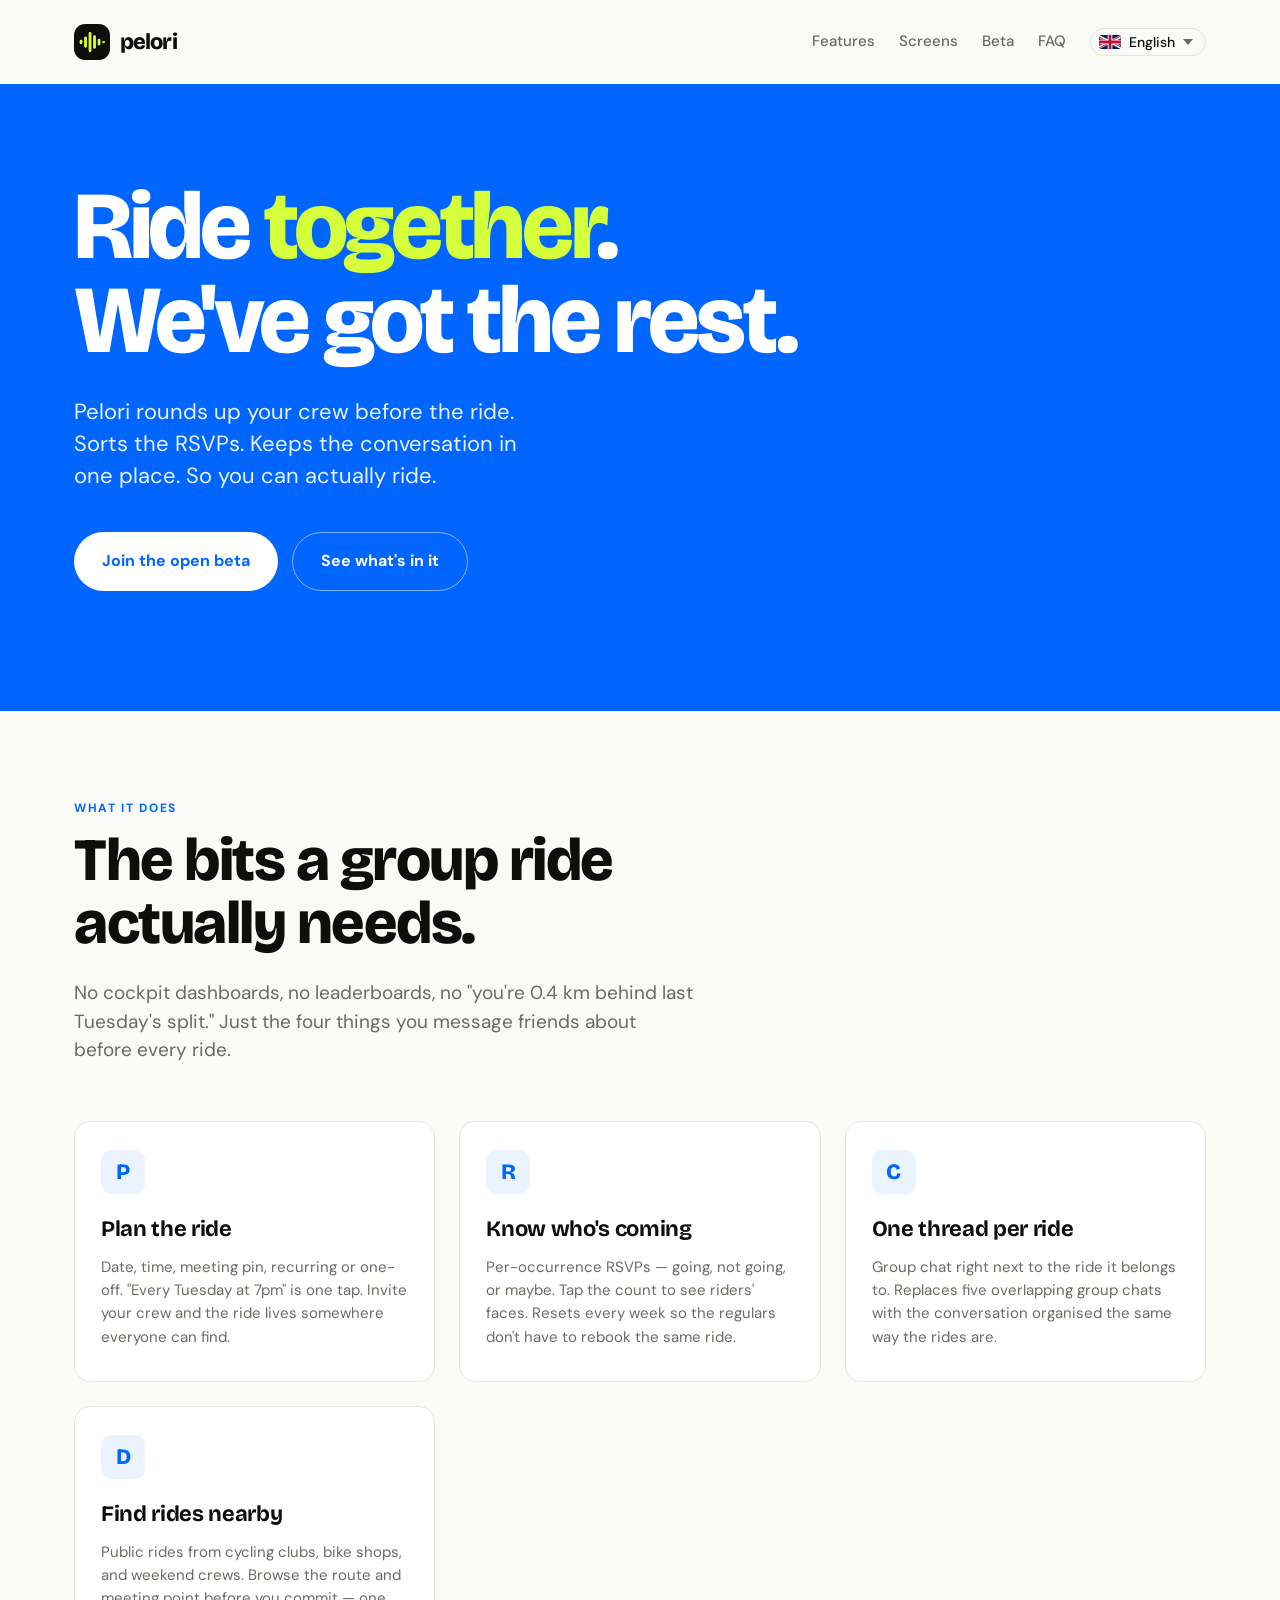
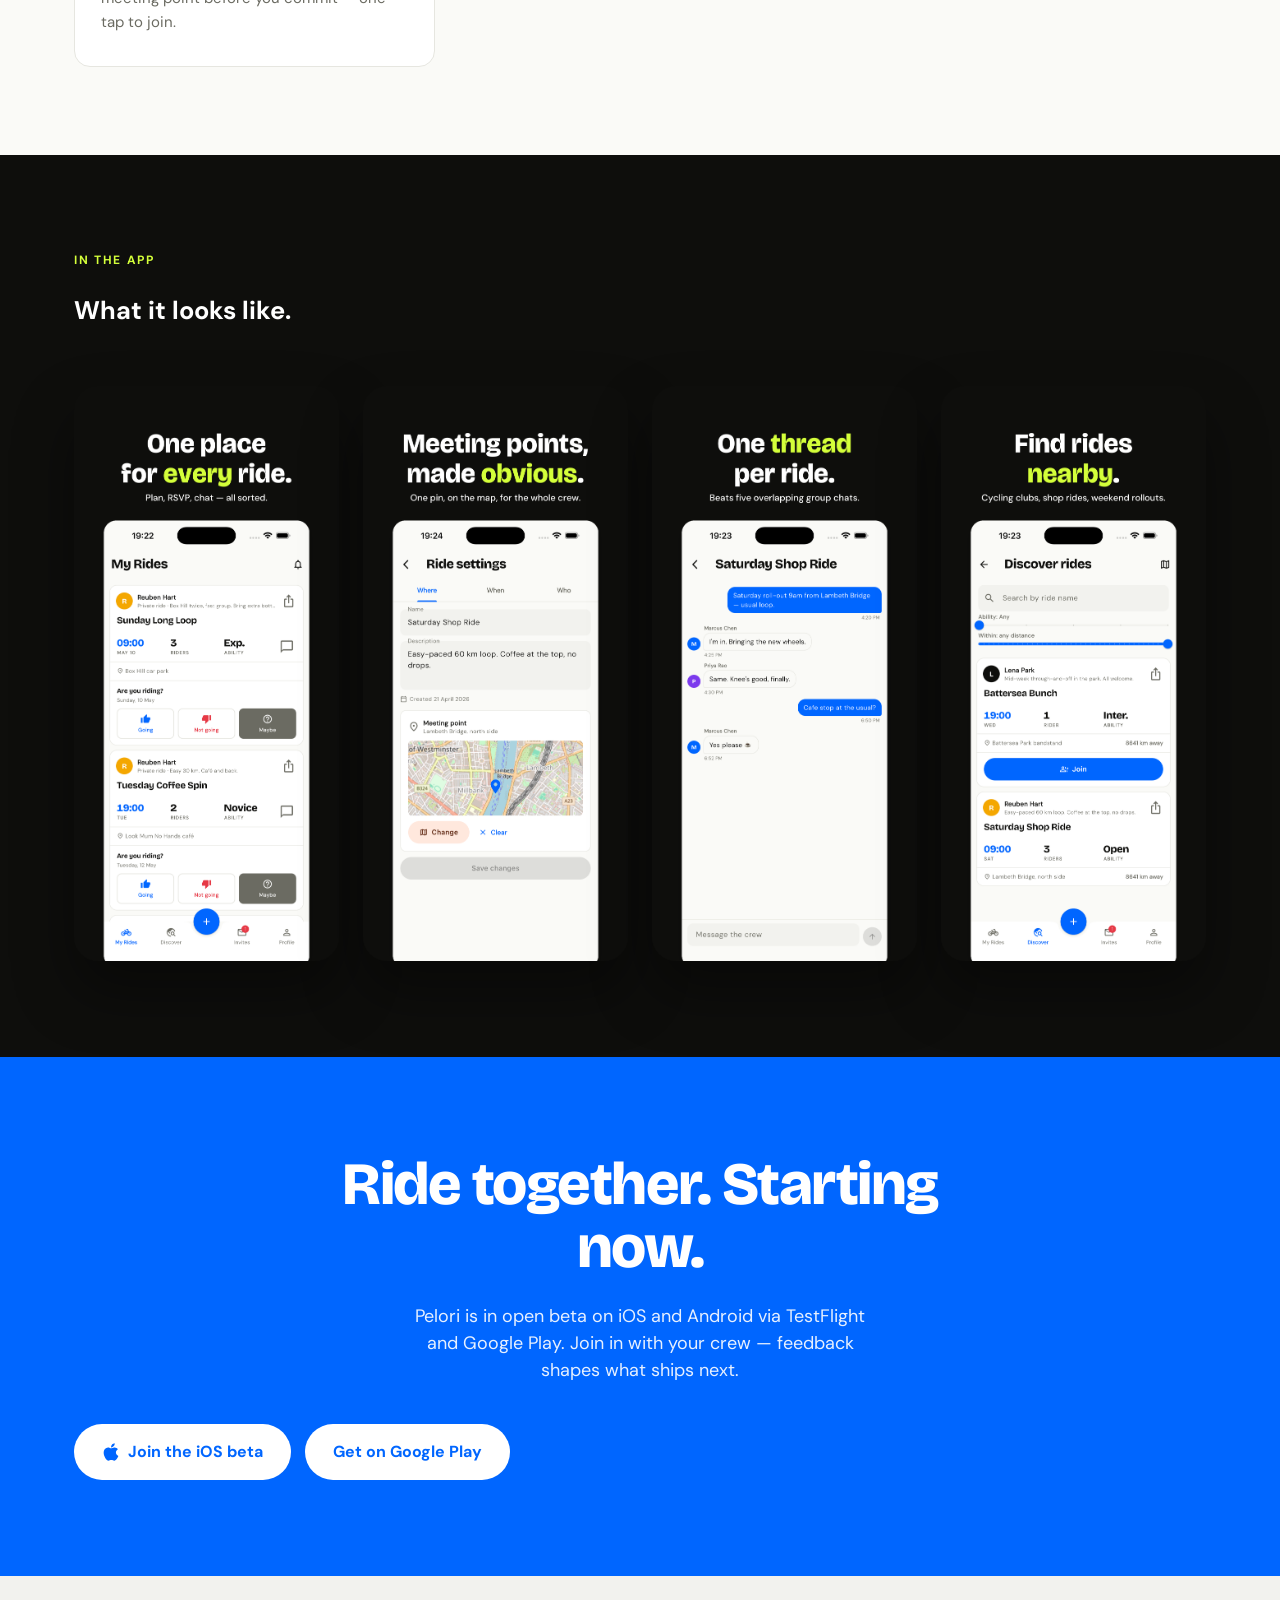
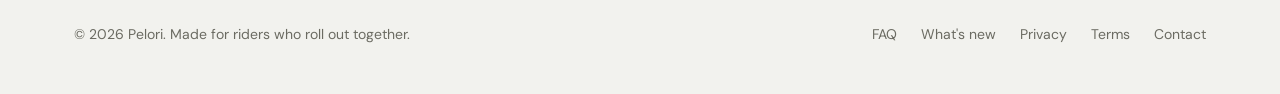
==== commit 6db99219: "hero: Apple logo glyph on the Join the iOS beta CTA Inline SVG of the Apple silhouette before the la" ====
--- a/index.html
+++ b/index.html
@@ -161,8 +161,11 @@
         ships next.
       </p>
       <div class="hero-ctas">
-        <a class="btn btn-primary" href="https://testflight.apple.com/join/AMZ3g1j7" data-i18n="cta.ios_button">
-          Join the iOS beta
+        <a class="btn btn-primary" href="https://testflight.apple.com/join/AMZ3g1j7">
+          <svg width="18" height="20" viewBox="0 0 384 512" fill="currentColor" aria-hidden="true">
+            <path d="M318.7 268.7c-.2-36.7 16.4-64.4 50-84.8-18.8-26.9-47.2-41.7-84.7-44.6-35.5-2.8-74.3 20.7-88.5 20.7-15 0-49.4-19.7-76.4-19.7C63.3 141.2 4 184.8 4 273.5q0 39.3 14.4 81.2c12.8 36.7 59 126.7 107.2 125.2 25.2-.6 43-17.9 75.8-17.9 31.8 0 48.3 17.9 76.4 17.9 48.6-.7 90.4-82.5 102.6-119.3-65.2-30.7-61.7-90-61.7-91.9zm-56.6-164.2c27.3-32.4 24.8-61.9 24-72.5-24.1 1.4-52 16.4-67.9 34.9-17.5 19.8-27.8 44.3-25.6 71.9 26.1 2 49.9-11.4 69.5-34.3z"/>
+          </svg>
+          <span data-i18n="cta.ios_button">Join the iOS beta</span>
         </a>
         <a class="btn btn-primary" href="PLACEHOLDER_PLAY_URL" data-i18n="cta.android_button">
           Get on Google Play
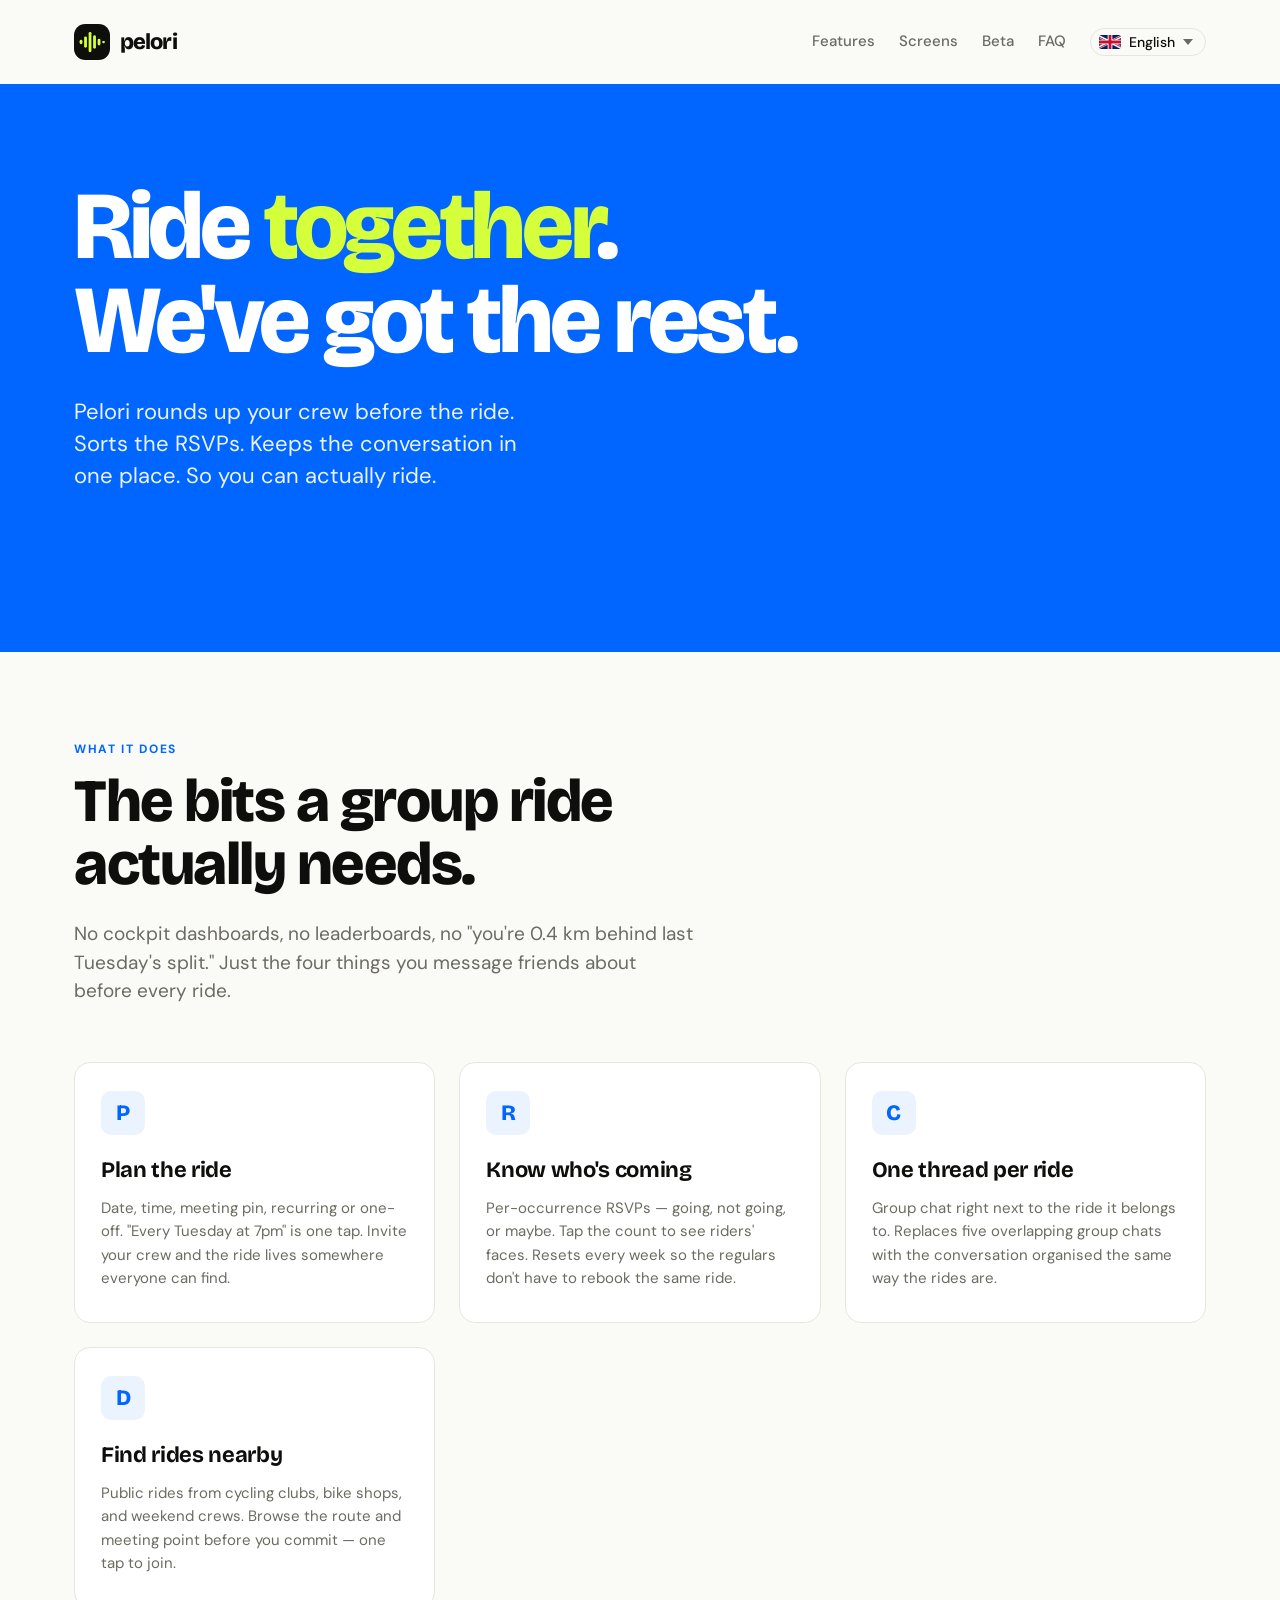
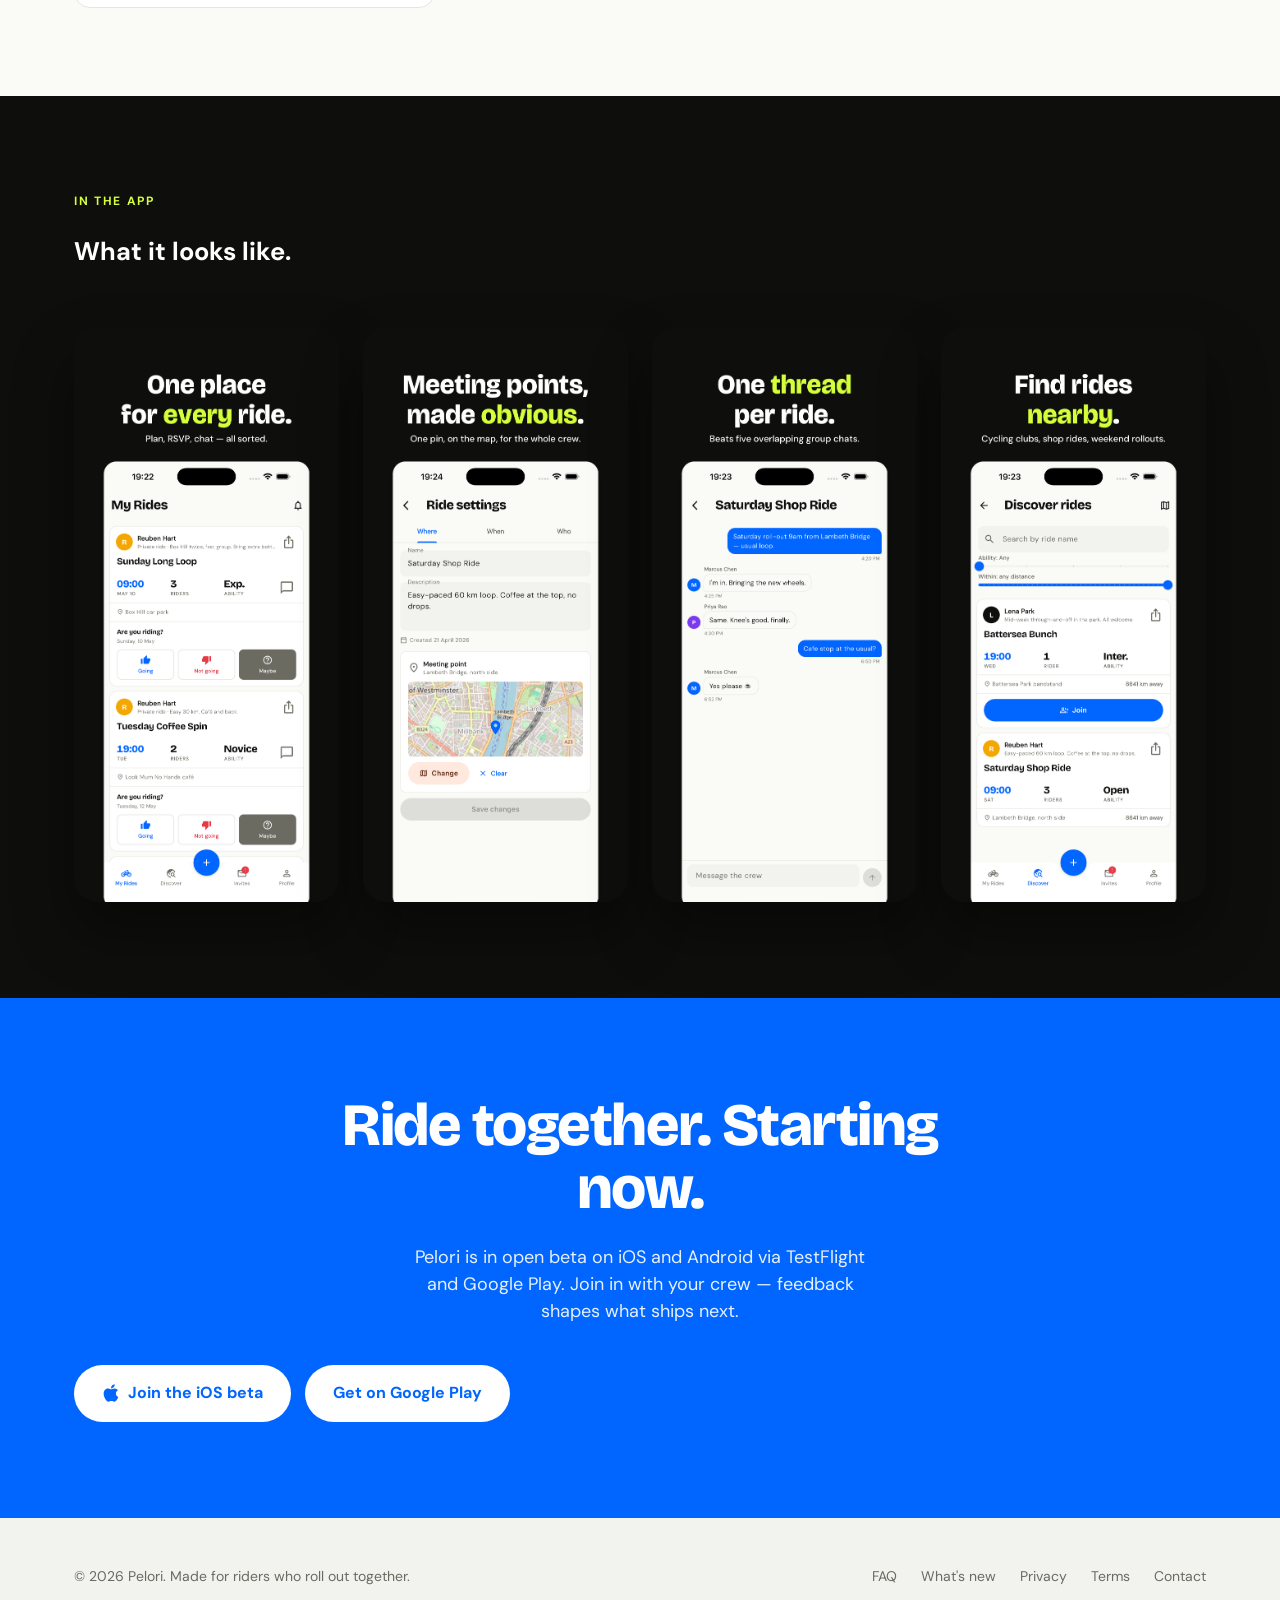
==== commit daa52f7b: "hero: drop "Join the open beta" / "See what's in it" CTAs The bottom-of-page beta section already ca" ====
--- a/index.html
+++ b/index.html
@@ -78,10 +78,6 @@
         Pelori rounds up your crew before the ride. Sorts the RSVPs.
         Keeps the conversation in one place. So you can actually ride.
       </p>
-      <div class="hero-ctas">
-        <a class="btn btn-primary" href="#beta" data-i18n="hero.cta_primary">Join the open beta</a>
-        <a class="btn btn-ghost" href="#features" data-i18n="hero.cta_secondary">See what's in it</a>
-      </div>
     </div>
   </section>
 
